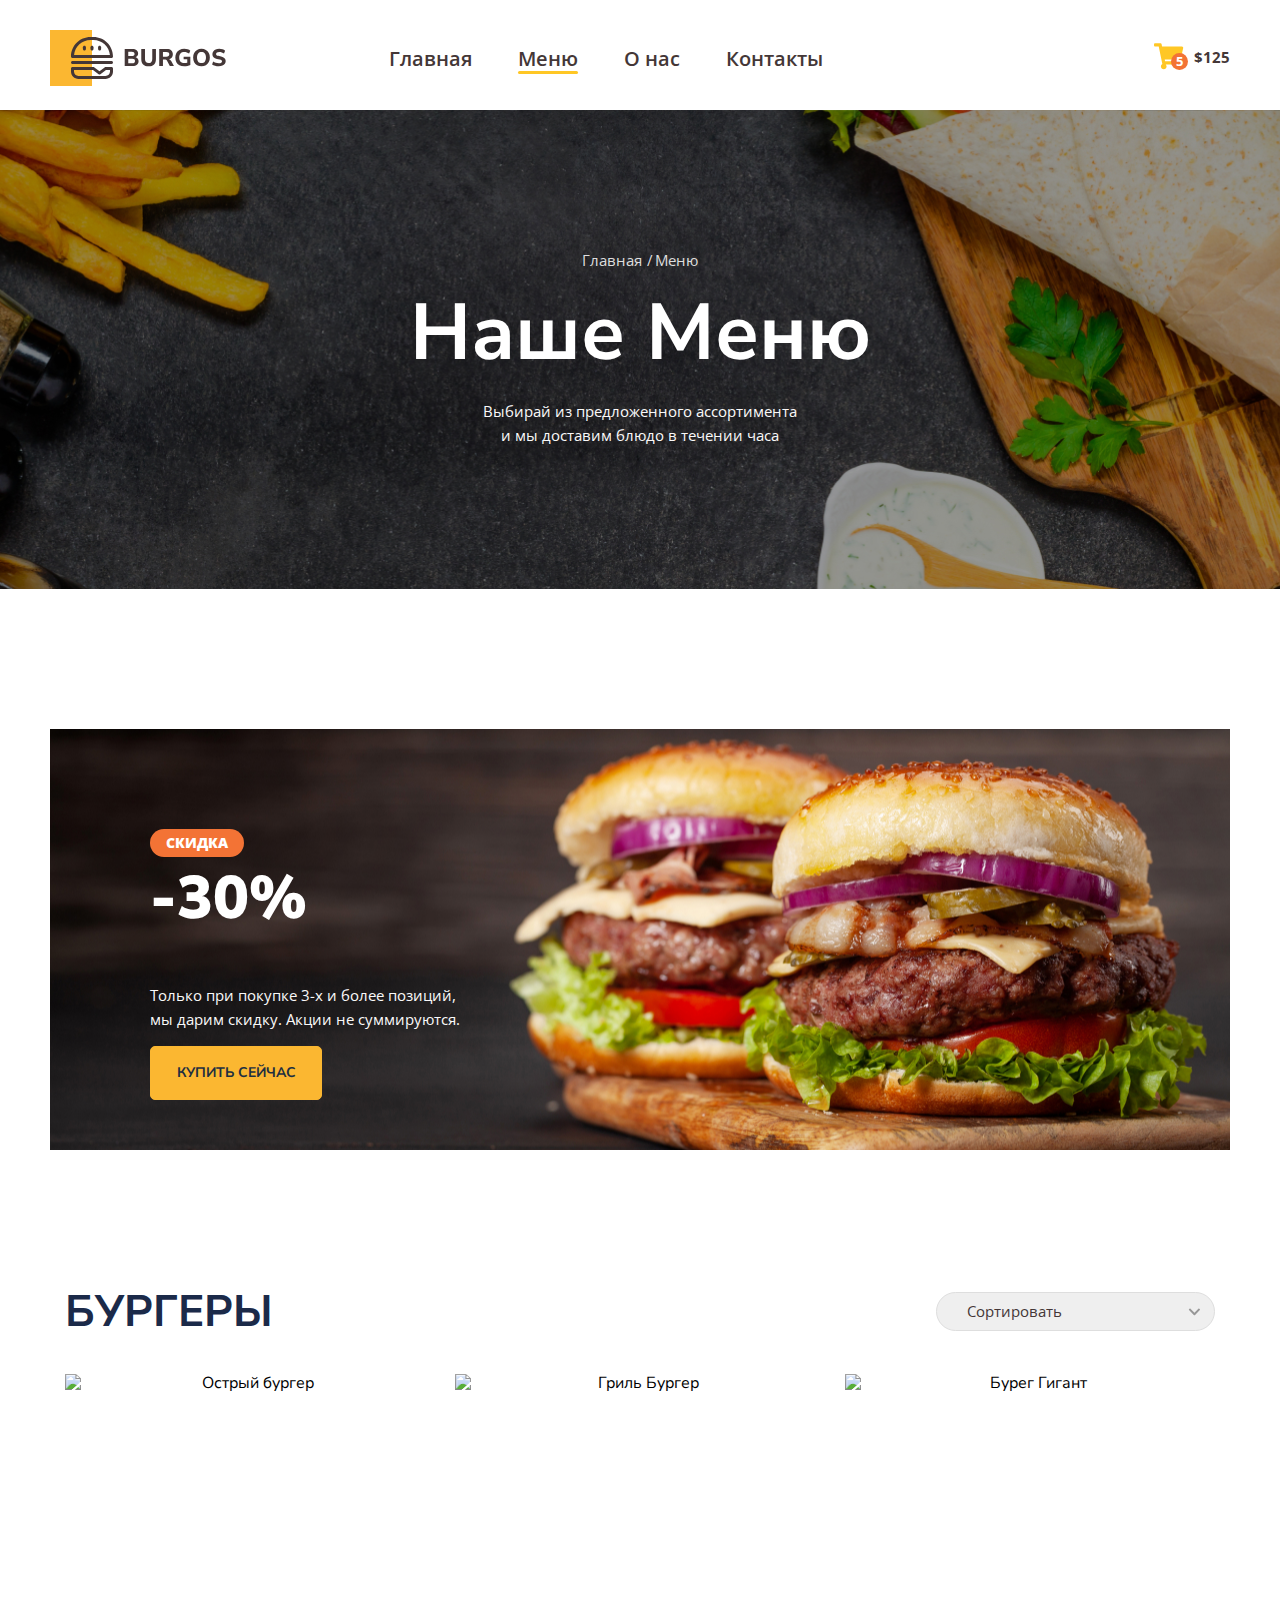
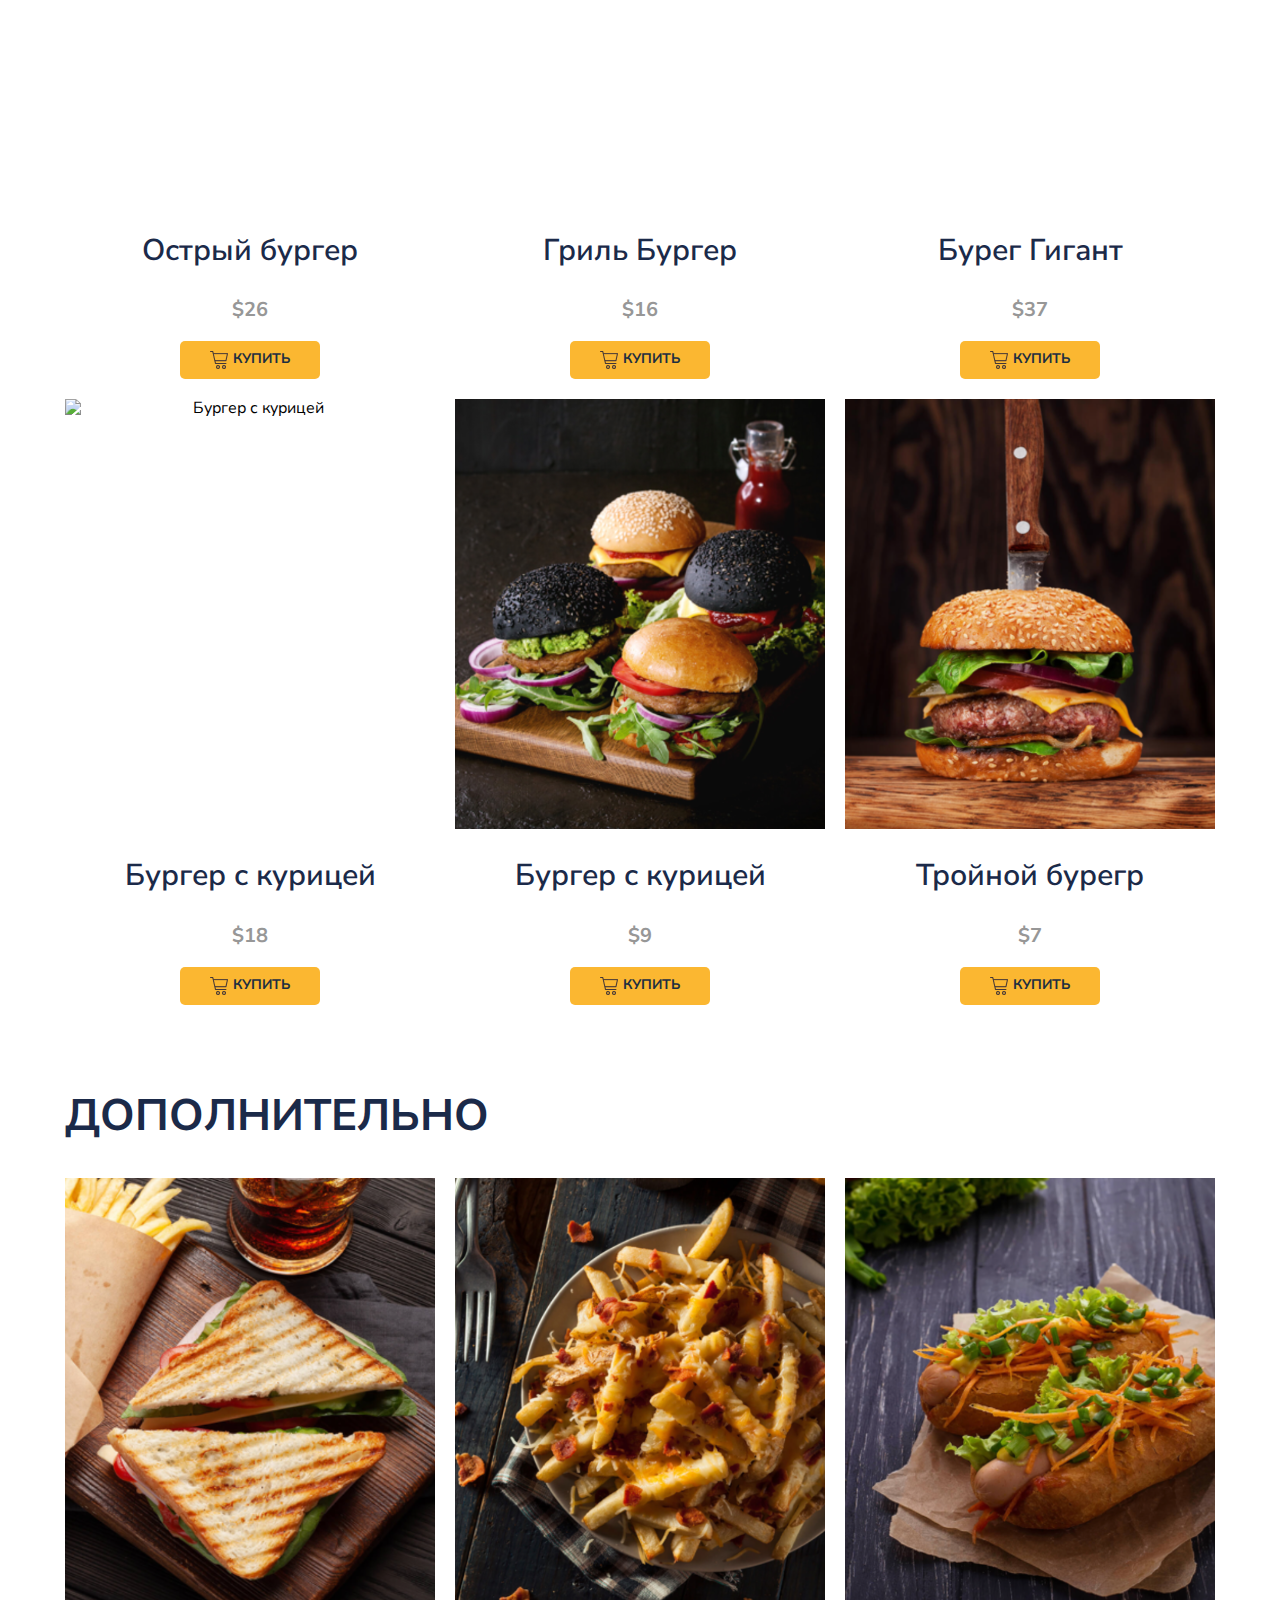
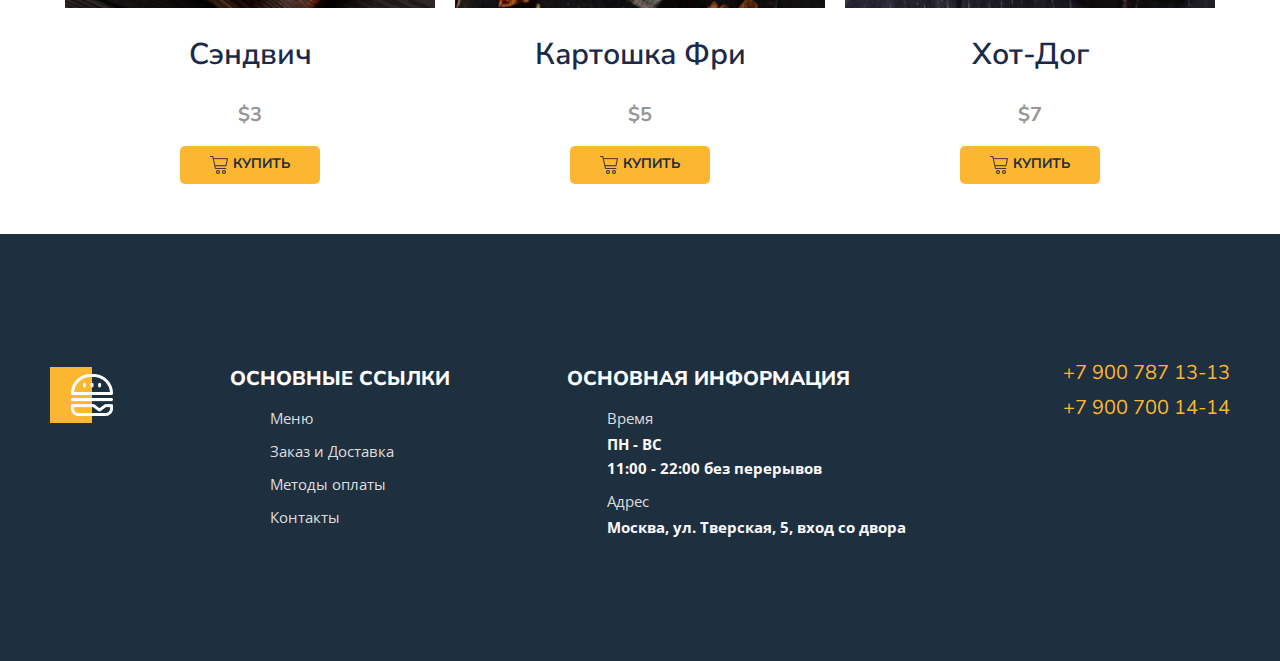
==== menu.html @ c7279009 "up" ====
<!DOCTYPE html>
<html lang="ru">
<head>
    <meta charset="UTF-8">
    <meta http-equiv="X-UA-Compatible" content="IE=edge">
    <meta name="viewport" content="width=device-width, initial-scale=1.0">
    <link rel="preconnect" href="https://fonts.googleapis.com">
    <link rel="preconnect" href="https://fonts.gstatic.com" crossorigin>
    <link href="https://fonts.googleapis.com/css2?family=Nunito+Sans:wght@600;700;800;900&family=Open+Sans:wght@400;600;700&display=swap" rel="stylesheet">
    <link rel="stylesheet" href="css/normalize.css">
    <link rel="stylesheet" href="css/main.css">
    <title>Burger</title>
</head>
<body>
    <header id="headerTop">
        <div class="container">
            <div class="header">
                <div class="header__item">
                    <a href="index.html" class="header__logo"></a>
                    <nav>
                        <ul class="header__nav">
                            <li><a href="index.html">Главная</a></li>
                            <li><a href="#" class="active">Меню</a></li>
                            <li><a href="#">О нас</a></li>
                            <li><a href="#">Контакты</a></li>
                        </ul>                    
                    </nav>
                </div>
                <button type="button" class="button">
                    <span class="button__item">
                        <img src="img/cart.svg" alt="Корзина">
                        <span class="button__count">5</span>
                    </span>
                    <span class="button__text">$125</span>
                </button>
            </div>
        </div>
    </header>
    <div class="hero">
        <div class="container">
            <ul class="breadcrumbs" >
                <li><a href="index.html">Главная</a></li>
                <li><a href="#">Меню</a></li>
            </ul>
            <h1 class="title">Наше Меню</h1>
            <p class="description">Выбирай из предложенного ассортимента и&nbspмы доставим блюдо в течении часа</p>
        </div>
    </div>
    <main>
        <div class="container">
            <div class="banner__box">
                <h2 class="banner__box__title">
                    <span>скидка</span>-30%
                </h2>
                <p>Только при покупке 3-х и более позиций,<br>мы дарим скидку. Акции не суммируются.</p>
                <a class="banner__link" href="#menuBurger">купить сейчас</a>
            </div>
            <section class="menu" id="menuBurger" >
                <div class="container">
                    <div class="menu__header">
                        <h2 class="menu__title">Бургеры</h2>
                        <select class="menu__select">
                            <option value="">Сортировать</option>
                            <option value="up">По возрастанию</option>
                            <option value="down">По убыванию</option>                        
                        </select>
                    </div>                
                    <div class="menu__grid">
                        <div class="menu__grid__item">
                            <div class="menu__grid__cover">
                                <img src="img/main/menu/hot__burger.svg" alt="Острый бургер">
                            </div>
                            <h3 class="menu__grid__title">Острый бургер</h3>
                            <p class="menu__grid__price">$26</p>
                            <button type="button" class="menu__grid__btn">
                                <span class="menu__grid__icon"></span>
                                <span class="menu__grid__text">купить</span>
                            </button>
                        </div>
                        <div class="menu__grid__item">
                            <div class="menu__grid__cover">
                                <img src="img/main/menu/gril__burger.svg" alt="Гриль Бургер">
                            </div>
                            <h3 class="menu__grid__title">Гриль Бургер</h3>
                            <p class="menu__grid__price">$16</p>
                            <button type="button" class="menu__grid__btn">
                                <span class="menu__grid__icon"></span>
                                <span class="menu__grid__text">купить</span>
                            </button>
                        </div>
                        <div class="menu__grid__item">
                            <div class="menu__grid__cover">
                                <img src="img/main/menu/gigant__burger.svg" alt="Бурег Гигант">
                            </div>
                            <h3 class="menu__grid__title">Бурег Гигант</h3>
                            <p class="menu__grid__price">$37</p>
                            <button type="button" class="menu__grid__btn">
                                <span class="menu__grid__icon"></span>
                                <span class="menu__grid__text">купить</span>
                            </button>                                                
                        </div>                    
                        <div class="menu__grid__item">
                            <div class="menu__grid__cover">
                                <img src="img/main/menu/chicken__burger.svg" alt="Бургер с курицей">
                            </div>
                            <h3 class="menu__grid__title">Бургер с курицей</h3>
                            <p class="menu__grid__price">$18</p>
                            <button type="button" class="menu__grid__btn">
                                <span class="menu__grid__icon"></span>
                                <span class="menu__grid__text">купить</span>
                            </button>
                        </div>
                        <div class="menu__grid__item">
                            <div class="menu__grid__cover">
                                <img src="img/main/menu/chicken__burger__01.svg" alt="Бургер с курицей">
                            </div>
                            <h3 class="menu__grid__title">Бургер с курицей</h3>
                            <p class="menu__grid__price">$9</p>
                            <button type="button" class="menu__grid__btn">
                                <span class="menu__grid__icon"></span>
                                <span class="menu__grid__text">купить</span>
                            </button>
                        </div>
                        <div class="menu__grid__item">
                            <div class="menu__grid__cover">
                                <img src="img/main/menu/triple__burger.svg" alt="Тройной бурегр">
                            </div>
                            <h3 class="menu__grid__title">Тройной бурегр</h3>
                            <p class="menu__grid__price">$7</p>
                            <button type="button" class="menu__grid__btn">
                                <span class="menu__grid__icon"></span>
                                <span class="menu__grid__text">купить</span>
                            </button>                                                
                        </div>                    
                    </div>
                </div>
            </section>
            <section class="additionally">
                <div class="container">
                    <div class="menu__header">
                        <h2 class="menu__title">Дополнительно</h2>                        
                    </div>
                    <div class="menu__grid">
                        <div class="menu__grid__item">
                            <div class="menu__grid__cover">
                                <img src="img/main/menu/sendvich.svg" alt="Сэндвич">
                            </div>
                            <h3 class="menu__grid__title">Сэндвич</h3>
                            <p class="menu__grid__price">$3</p>
                            <button type="button" class="menu__grid__btn">
                                <span class="menu__grid__icon"></span>
                                <span class="menu__grid__text">купить</span>
                            </button>
                        </div>
                        <div class="menu__grid__item">
                            <div class="menu__grid__cover">
                                <img src="img/main/menu/free.svg" alt="Картошка Фри">
                            </div>
                            <h3 class="menu__grid__title">Картошка Фри</h3>
                            <p class="menu__grid__price">$5</p>
                            <button type="button" class="menu__grid__btn">
                                <span class="menu__grid__icon"></span>
                                <span class="menu__grid__text">купить</span>
                            </button>
                        </div>
                        <div class="menu__grid__item">
                            <div class="menu__grid__cover">
                                <img src="img/main/menu/hot-dog.svg" alt="Бургер Гигант">
                            </div>
                            <h3 class="menu__grid__title">Хот-Дог</h3>
                            <p class="menu__grid__price">$7</p>
                            <button type="button" class="menu__grid__btn">
                                <span class="menu__grid__icon"></span>
                                <span class="menu__grid__text">купить</span>
                            </button>
                        </div>                        
                    </div>
                </div>
            </section>            
        </div>
    </main>
    <footer>
        <div class="container footer">
            <div class="item">
                <img class="logo" src="img/footer/icon__footer.png" alt="icon">
            </div>
            <div class="item">
                <h2>основные ссылки</h2>
                <ul class="footer__list">
                    <li><a href="menu.html">Меню</a></li>
                    <li><a href="#">Заказ и Доставка</a></li>
                    <li><a href="#">Методы оплаты</a></li>
                    <li><a href="#">Контакты</a></li>
                </ul>
                <ul class="footer__list__tel">
                    <li>
                        <a href="tel:+79007871313">+7 900 787 13-13</a>
                    </li>
                    <li>
                        <a href="tel:+79007001414">+7 900 700 14-14</a>
                    </li>
                </ul>
            </div>
            <div class="item">
                <h2>основная информация</h2>
                <ul>
                    <li>
                        <span>Время</span>
                        ПН - ВС <br>
                        11:00 - 22:00 без перерывов
                    </li>
                    <li>
                        <span>Адрес</span>
                        Москва, ул. Тверская, 5, вход со двора
                    </li>
                </ul>
            </div>
            <div class="tel">
                <ul class="footer__list__tel">
                    <li>
                        <a href="tel:+79007871313">+7 900 787 13-13</a>
                    </li>
                    <li>
                        <a href="tel:+79007001414">+7 900 700 14-14</a>
                    </li>
                </ul>
            </div>       
        </div>
    </footer>
        <a href="#headerTop" class="button__up hidden" id="btnUp">Наверх</a>
    <script>
        // Smooth Scroll
        const links = document.querySelectorAll(".banner__link");
        for (const link of links) {
            link.addEventListener("click", clickHandler);
        }
        function clickHandler(e) {
        e.preventDefault();
        const href = this.getAttribute("href");
        document.querySelector(href).scrollIntoView({behavior: "smooth"});
        }

        // Button Up
        window.onscroll = function(){scrollFunction()};
        const upbuttons = document.querySelectorAll(".button__up");
        for (const upbutton of upbuttons) {
            upbutton.addEventListener("click", clickHandler);
        }
        function clickHandler(e) {
        e.preventDefault();
        const href = this.getAttribute("href");
        document.querySelector(href).scrollIntoView({
            behavior: "smooth"
        });
        }
        function scrollFunction(){
            if ( document.body.scrollTop > 1000 || document.documentElement.scrollTop > 1000){
                document.getElementById('btnUp').className = 'button__up visible';
            } else {
                document.getElementById('btnUp').className = 'button__up hidden';
            }
        }
    </script>    
</body>
</html>
---- css/main.css ----
body {
    font-family: 'Nunito Sans', sans-serif;    
}

/* ==========header========== */

header {
    border-bottom: 1px solid #DEDEDE;
    margin-bottom: -7px;
}

.header {
    font-family: 'Open Sans', sans-serif;
    display: flex;
    justify-content: space-between;
    align-items: center;
    padding: 26px 0;
}

.header__item {
    display: flex;
    align-items: center;
    justify-content: space-between;
    flex-basis: 74%;
}

.container {
    max-width: 1180px;
    margin: 0 auto;
    padding-left: 15px;
    padding-right: 15px;
}

.header__logo {
    display: block;
    background-image: url('../img/logo.svg');
    width: 176px;
    height: 56px;
    background-repeat: no-repeat;
    background-size: cover;
}

.header__nav {
    display: flex;
    list-style-type: none;
    padding-left: 0;
    gap: 46px;
    align-items: center;
    padding-right: 100px;
    padding-top: 5px;   
}

.header__nav a {
    color: #443737;
    text-decoration: none;
    font-family: 'Open Sans';
    font-weight: 600;
    font-size: 20px;
    line-height: 24px;
}

.header__nav a:hover{
    color: #FFC725;
    transition: 0.3s all;    
}

.header__nav a::after {
    content: '';    
    width: 100%;
    height: 3px;
    border-radius: 1.5px;
    background: transparent;
    display: block;
}

.header__nav a.active::after {
    background: #FFC725;    
}

.button {
    display: flex;
    align-items: center;
    background-color: transparent;
    border: none;
    padding: 0;
    gap: 10px;
    cursor: pointer;
}

.button__item {
    position: relative;
}

.button__count {
    font-weight: 700;
    color: #fff;
    font-size: 13px;
    background: #F37335;    
    border-radius: 100%;
    position: absolute;
    width: 17px;
    height: 17px;
    text-align: center;
    line-height: 1.3;
    bottom: 3px;
    right: -4px;
}

.button__text {
    color: #443737;
    font-family: 'Open Sans';
    font-weight: 700;
    font-size: 15px;    
}

/* ==========hero========== */
.hero {
    text-align: center;
    background-image: url('../img/hero/bg.jpg');
    background-size: cover;
    background-position: center center;
    padding: 142px 0;
    text-align: center;
    color: #fff;
    margin-bottom: 140px;
}

.breadcrumbs {
    padding-left: 0;
    margin-top: 0;
    list-style-type: none;
    display: flex;
    justify-content: center;
    gap: 7px;
}

.breadcrumbs a {
    color: #DEDEDE;
    text-decoration: none;
    font-size: 15px;
    font-family: 'Open Sans', serif;    
}

.breadcrumbs a:hover {
    color: #FFC725;    
}

.breadcrumbs a::before {
    content: '/';
    position: relative;
    left: -2px;
    pointer-events: none;
}

.breadcrumbs a:hover::before {
    color: #DEDEDE;    
}

.breadcrumbs li:first-child a::before {
    display: none;
}

.title {
    font-weight: 700;
    font-size: 79px;
    margin-top: 18px;
    margin-bottom: 20px;
}

.description {
    font-family: 'Open Sans', sans-serif;
    font-size: 15px;
    line-height: 1.6;
    color: #FAF9F9;
    width: 319px;
    margin: 0 auto;
}

/* ==========main========== */

.banner__box {
    background-image: url('/img/main/burger__box__bg.jpg');
    background-repeat: no-repeat;
    background-position: center center;
    background-size: cover;
    color: #fff;
    padding: 50px 100px;
    margin-bottom: 80px;
}

.banner__box__title {
    font-weight: 900;
    font-size: 60px;
    text-transform: uppercase;    
}

.banner__box__title span {
    display: block;
    width: 84px;
    text-align: center;
    font-family: 'Open Sans';
    font-size: 14px;
    background: #F37335;
    border-radius: 14px;
    padding: 6px 5px;
    margin-bottom: 7px;
}

.banner__box p {
    font-family: 'Open Sans';
    font-weight: 400;
    font-size: 15px;
    line-height: 24px;
    color: #FAF9F9;
    width: 353px;
    margin-top: 0;
}

.banner__link {
    font-weight: 700;
    font-size: 14px;
    text-decoration: none;
    text-align: center;
    text-transform: uppercase;
    color: #1E2F40;
    background: #FBB731;
    border-radius: 5px;
    padding: 18px 0px;
    display: block;
    width: 170px;
    border: 1px solid #FBB731;
    transition: .3s;
}

.banner__link:hover {
    background-color: transparent;
    color: #FBB731;    
}

.menu {
    padding-top: 20px;
}

.menu__header {
    display: flex;
    align-items: center;
    justify-content: space-between;
}

.menu__title {
    font-weight: 700;
    font-size: 44px;
    text-transform: uppercase;
    color: #1B2A49;
}

.menu__select {
    font-family: 'Open Sans';    
    font-weight: 400;
    font-size: 15px;    
    color: #443737;    
    border-radius: 22px;
    padding: 10px 30px;
    border: 1px solid #DEDEDE;
    appearance: none;
    flex-basis: 279px;
    background-image: url(../img/main/arrow.svg);
    background-size: 12.79px 7.75px;
    background-repeat: no-repeat;
    background-position: 95% center;
    cursor: pointer;
}

.menu__grid {
    display: grid;
    grid-template-columns: repeat(3, 1fr);
    gap: 20px;    
    margin-bottom: 50px;
}

.menu__grid__cover {
    width: 100%;
    height: 430px;
    position: relative;
    overflow: hidden;
}

.menu__grid__cover img {
    position: absolute;
    left: 50%;
    top: 50%;
    transform: translate(-50%, -50%);
    object-fit: cover;
    width: 100%;
    height: 430px;
}

.menu__grid__item {
    text-align: center;
}
 
.menu__grid__title {
    color: #1B2A49;
    font-weight: 600;
    font-size: 30px;
    text-align: center;
}

.menu__grid__price {
    font-weight: 700;
    font-size: 20px;
    color: #979797;
    text-align: center;
}

.menu__grid__btn {
    background: #FBB731;
    border-radius: 5px;
    border: none;
    display: flex;
    justify-content: center;
    cursor: pointer;
    padding: 10px 30px;
    margin: 0 auto;
    gap: 5px;
    text-align: center;
    color: #979797;
}

.menu__grid__btn:hover {
    background-color: #F37335;
    transition: .4s;    
}
.menu__grid__icon {
    width: 18px;
    height: 18px;
    background-image: url('../img/main/menu/price__cart.png');
}

.menu__grid__text {    
    font-weight: 700;
    font-size: 14px;
    text-transform: uppercase;
    color: #1E2F40;
}

/* =========footer========== */

footer {
    background: #1E2F40;
    color: #fff;
    padding-top: 117px;
    padding-bottom: 106px;    
}
.footer {
    display: flex;
    justify-content: space-between;
}

.logo {
    width: 63px;
    height: 56px;
    padding-top: 16px;
}
.item {
    flex: 0 0 auto;
}
.item h2 {
    font-size: 20px;
    font-weight: 800;
    text-transform: uppercase;
    margin-bottom: 12px;
}
.item ul,
.tel ul {
    list-style-type: none;
}

.tel ul {
    margin: 10px 0;
}
.item li {
    margin-bottom: 9px;
    font-family: 'Open Sans', sans-serif;
    font-size: 15px;
    color: #FAF9F9;
    font-weight: 700;
    line-height: 24px;
}
.item a {
    color: #DEDEDE;
    text-decoration: none;
    font-weight: 400;
}

.item a:hover {
    color: #FBB731;
    transition: 0.3s all;
}

.item span {
    color: #DEDEDE;
    display: block;
    font-weight: 400;
    margin-bottom: 2px;
}
.footer__list__tel a {
    font-size: 20px;
    color: #FBB731;
    text-decoration: none;
}
.tel li {
    margin-bottom: 12px;
}

.tel a:hover {
    color:#fff;
    transition: 0.4s;
}

.menu__grid__text {
    color: #1E2F40;
    font-weight: 700;
    font-size: 14px;
    text-transform: uppercase;
}

.button__up {
    background-color: #FBB731;
    color: #1E2F40;
    font-weight: 700;
    font-size: 14px;
    text-decoration: none;
    padding: 5px 20px;
    position: fixed;
    bottom: 20px;
    right: 20px;
    border-radius: 5px;
    transition: 1s;
}

.button__up:hover {
    background-color: #F37335;
}

.button__up.hidden {
    opacity: 0;
}

.button__up.visible {
    opacity: 1;
}

/* STYLE INDEX */

.main {
    background: linear-gradient(180deg, #0C4C7B -100%, #1E2F40 100%);
}
.wrap {
    max-width: 1180px;
    margin: 0 auto;
    display: flex;
    justify-content: space-between;
}
.content {
    color: #FAF9F9;
    flex: 0 0 580px;
    padding-top: 170px;
    padding-bottom: 170px;
}

.content__title {
    font-size: 120px;
    font-weight: 800;
    text-transform: uppercase;
    line-height: 120px;
    margin-bottom: 0px;
    margin-top: 40px;
}
.content__title span {
    color: #FBB731;
    font-size: 30px;
    font-weight: 700;
    line-height: 38px;
    display: block;
    margin-bottom: 10px;
}
.content__text {
    font-family: 'Open Sans', sans-serif;
    font-size: 19px;
    line-height: 1.4;
    margin-bottom: 42px;
}
.content__link,
.promo a {
    color: #1E2F40;
    background-color: #FBB731;
    border-radius: 5px;
    text-decoration: none;
    padding: 20px 45px;
    display: inline-block;
    text-transform: uppercase;
    font-size: 14px;
    font-weight: 700;
}
.visual {
    flex-grow: 1;
    display: flex;
    justify-content: flex-end;
    position: relative;
}
.bg {
    width: 432px;
    height: 100%;
    background: linear-gradient(2.42deg, #F37335 -19.6%, #FBB731 100.79%, #FDC830 100.79%);
}
.main img {
    width: 829px;
    position: absolute;
    right: -168px;
}
.promo {
    padding-top: 186px;
    padding-bottom: 146px;
}
.promo-left,
.promo-right {
    flex: 0 0 49%;
    color: #fff;
    box-sizing: border-box;
    background-repeat: no-repeat;
    background-size: cover;
    background-position: center;
}
.promo-left {
    background-image: url(../img/index/promo-left.png);
    padding: 116px 50px;
}
.promo-right {
    background-image: url(../img/index/promo-right.png);
    padding: 102px 50px;
}

.promo-right a{
    margin-top: 20px;
}

.sale {
    font-size: 14px;
    font-weight: 900;
    background: #F37335;
    padding: 5px 19px;
    border-radius: 14px;
    display: inline-block;
    text-transform: uppercase;
    margin-bottom: 3px;
    margin-top: 0;
}
.cost {
    font-size: 60px;
    font-weight: 900;
    margin-bottom: 8px;
    margin-top: 0;
}
.promo-description {
    font-family: 'Open Sans', sans-serif;
    color: #FAF9F9;
    font-size: 15px;
    line-height: 24px;
    margin-bottom: 0;
}
.promo-left .promo-description {
    max-width: 392px;
}
.promo-right .description {
    max-width: 300px;
    margin-bottom: 20px;
}
.free {
    font-size: 44px;
    font-weight: 700;
    margin-bottom: 10px;
    margin-top: 0;
}

/* RESPONSIVE */

@media (min-width: 1001px) {
    .footer__list + .footer__list__tel {
        display: none;
    }
}

@media (max-width: 1000px) {
    .container {
        width: 738px;              
    }

    .header__logo {
        width: 150px;
        height: 48px;
        background-size: contain;
    }

    .header__item {
        flex-basis: 88%;
    }

    .header__nav {
        gap: 22px;
    }

    .hero {
        margin-bottom: 72px;        
    }

    .banner__box {
        background-position: -75px center;
        padding: 50px 40px;
        margin-bottom: 80px;
    }
    .menu__grid {
        grid-template-columns: repeat(2, 1fr);
        gap: 50px 15px;            
    }

    .tel {
        display: none;
    }

    .footer__list + .footer__list__tel {
        display: block;
    }

}
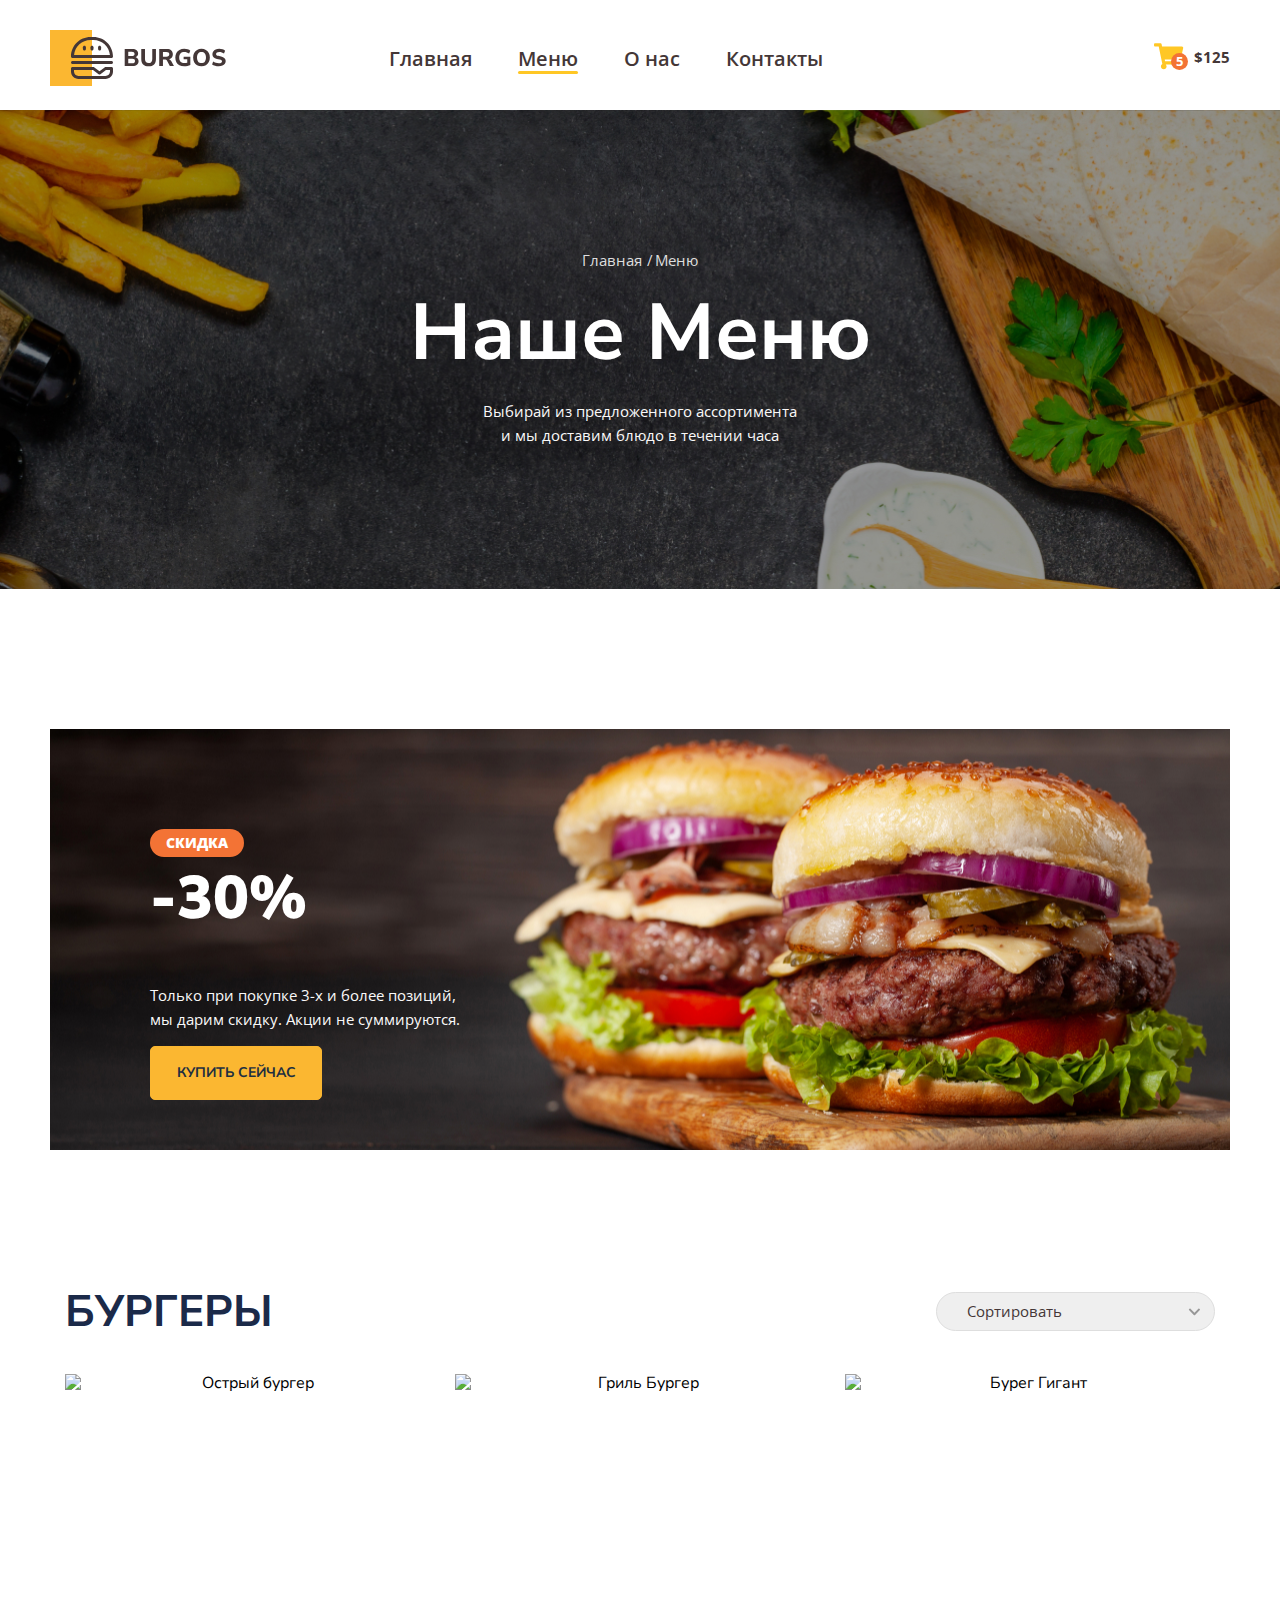
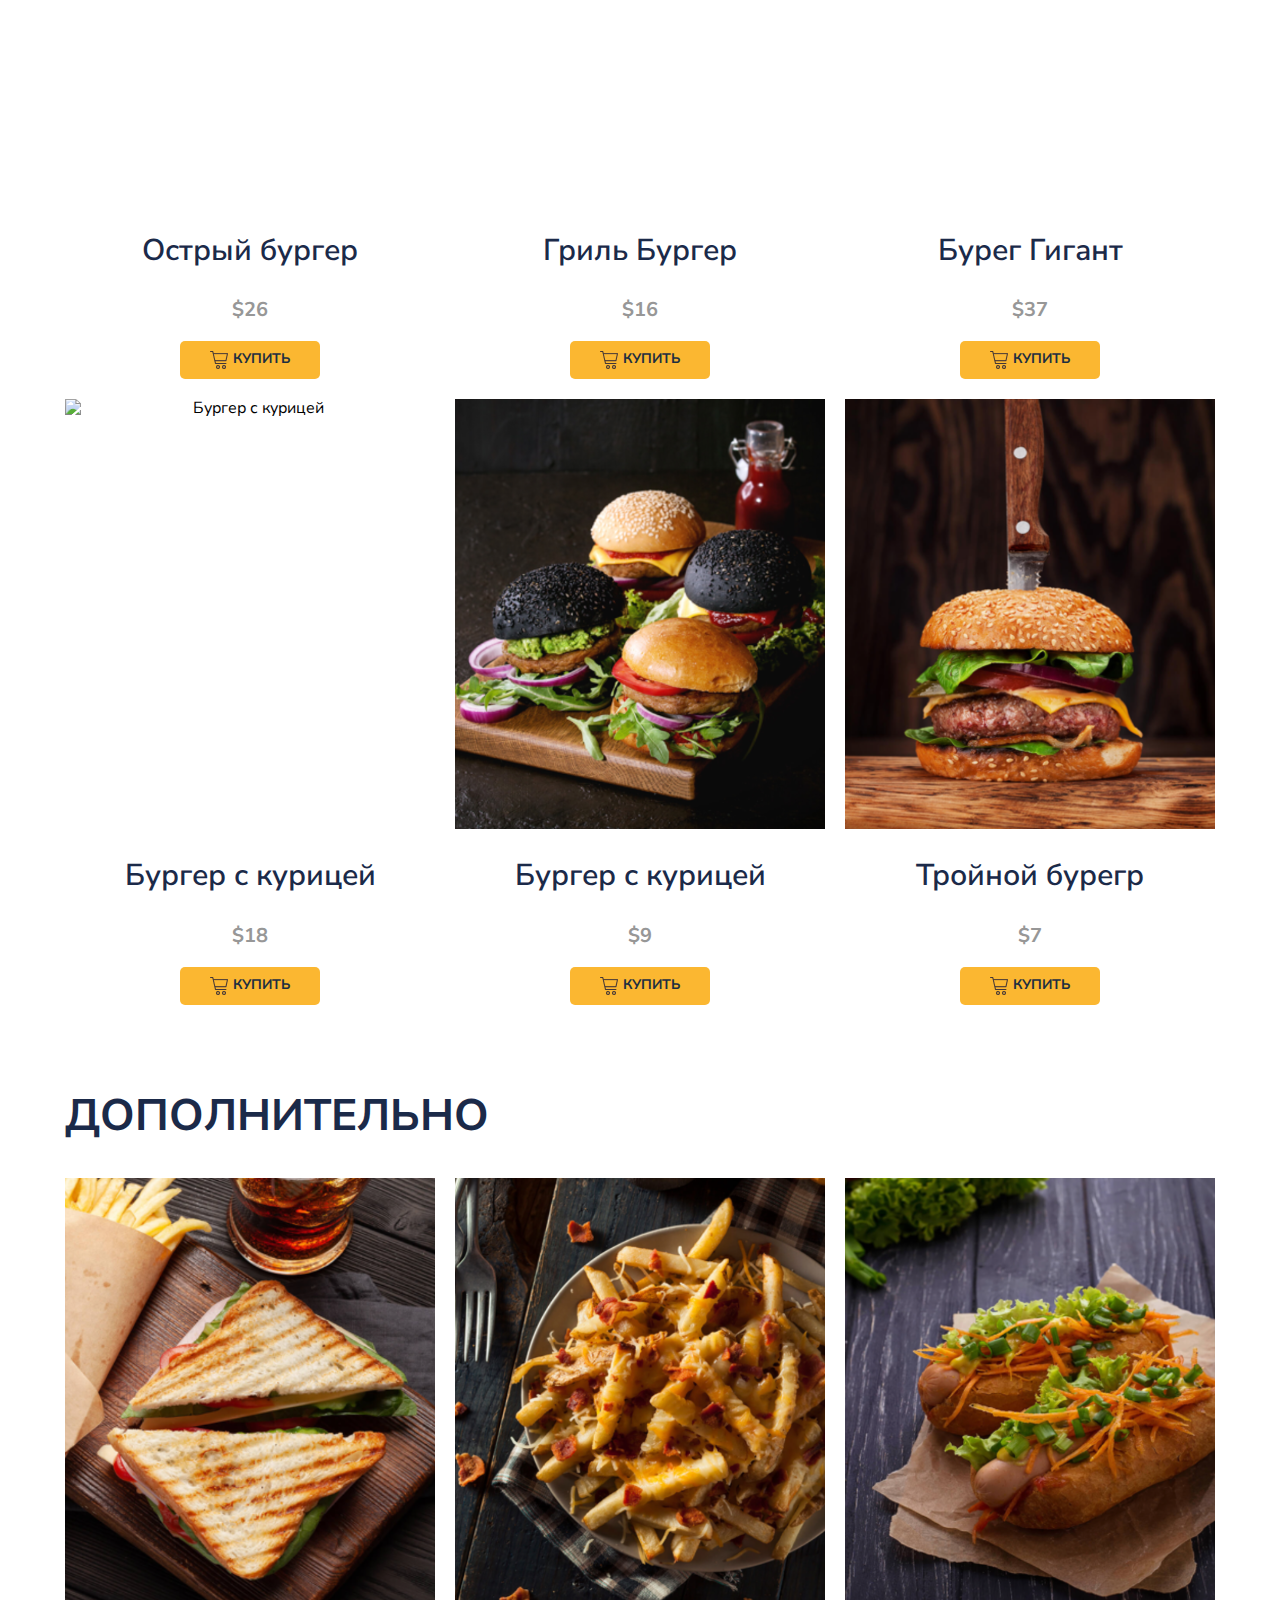
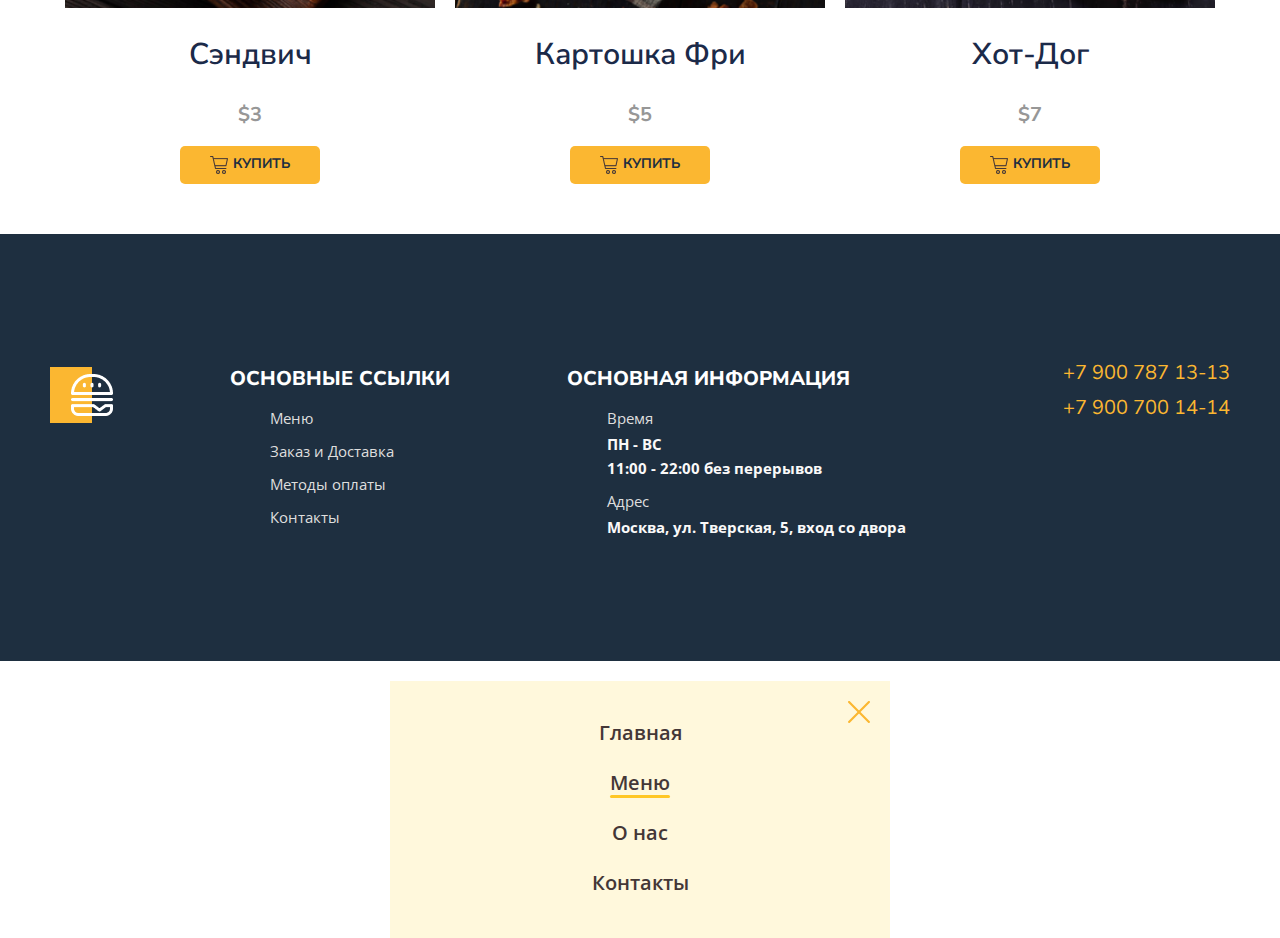
==== commit d84ef7a0: "update_20lesson" ====
--- a/menu.html
+++ b/menu.html
@@ -15,6 +15,9 @@
     <header id="headerTop">
         <div class="container">
             <div class="header">
+                <div class="header-burger">
+                    <button class="burger" onclick="openModal()" ></button>                
+                </div>
                 <div class="header__item">
                     <a href="index.html" class="header__logo"></a>
                     <nav>
@@ -135,7 +138,7 @@
                     </div>
                 </div>
             </section>
-            <section class="additionally">
+            <section class="additionally menu__other">
                 <div class="container">
                     <div class="menu__header">
                         <h2 class="menu__title">Дополнительно</h2>                        
@@ -228,6 +231,16 @@
         </div>
     </footer>
         <a href="#headerTop" class="button__up hidden" id="btnUp">Наверх</a>
+    <div class="modal" id="modal">
+        <ul class="header__nav">
+            <li><a href="index.html">Главная</a></li>
+            <li><a href="#" class="active">Меню</a></li>
+            <li><a href="#">О нас</a></li>
+            <li><a href="#">Контакты</a></li>
+        </ul>
+        <button class="burger-close" onclick="closeModal()"></button>  
+    </div>
+    
     <script>
         // Smooth Scroll
         const links = document.querySelectorAll(".banner__link");
@@ -260,6 +273,17 @@
                 document.getElementById('btnUp').className = 'button__up hidden';
             }
         }
+
+         // Menu
+
+        function openModal() {
+            document.getElementById("modal").style.top = "0px";
+        }
+
+        function closeModal() {
+            document.getElementById("modal").style.top = "-400px";
+        }
+
     </script>    
 </body>
 </html>--- a/css/main.css
+++ b/css/main.css
@@ -344,6 +344,7 @@
     color: #1E2F40;
 }
 
+
 /* =========footer========== */
 
 footer {
@@ -583,10 +584,65 @@
     margin-top: 0;
 }
 
+/* Modal */
+/* КНОПКА БУРГЕР */
+.burger {
+    width: 34px;
+    height: 22px;
+    background-image: url(../img/mobile/burger.svg);
+    background-color: transparent;
+    border: none;
+    cursor: pointer;
+    background-repeat: no-repeat;
+    background-size: contain;
+}
+
+.modal {
+    background-color: #FFF8DC;
+    max-width: 500px;
+    text-align: center;
+    position: absolute;
+    top: -400;
+    left: 0;
+    right: 0;
+    margin: 20px auto 0; 
+    padding: 40px 30px;
+    box-sizing: border-box;
+    transition: .5s;   
+}
+
+.modal .header__nav {
+    flex-direction: column;
+    align-items: center;
+    padding: 0;
+    gap: 23px;
+    margin: 0;    
+}
+
+.burger-close {
+    width: 22px;
+    height: 22px;
+    background-image: url(../img/mobile/close.svg);
+    background-color: transparent;
+    border: none;
+    background-size: contain;
+    background-repeat: no-repeat;
+    position: absolute;
+    right: 20px;
+    top: 20px;
+    cursor: pointer;
+}
+
 /* RESPONSIVE */
 
 @media (min-width: 1001px) {
     .footer__list + .footer__list__tel {
+        display: none;
+    }
+}
+
+@media (min-width:766px) {
+    .header-burger {
         display: none;
     }
 }
@@ -624,6 +680,27 @@
         gap: 50px 15px;            
     }
 
+    .menu__other {
+        overflow: hidden;
+        height: 785px;    
+    }
+    
+    .menu__other .menu__grid {
+        display: flex;
+        width: auto;
+        overflow-x: scroll;
+        overflow-y: hidden;
+        padding-bottom: 50px;
+    }
+
+    .menu__other .menu__grid__item {
+        flex: 0 0 281px;
+    }
+        
+    .menu__other .menu__grid__cover img {
+        height: 320px;        
+    }
+
     .tel {
         display: none;
     }
@@ -632,4 +709,30 @@
         display: block;
     }
 
-}+}
+
+@media (max-width:765px) {
+    nav {
+        display: none;
+    }
+
+    .header {
+        gap: 21px;
+    }
+}
+
+/* @media (max-width:567px) {
+    .title {
+        
+    }
+
+} */
+
+@media (max-width:360px) {
+    .header__logo {
+        width: 116px;
+        height: 37px;
+        background-size: contain;
+
+    }
+} 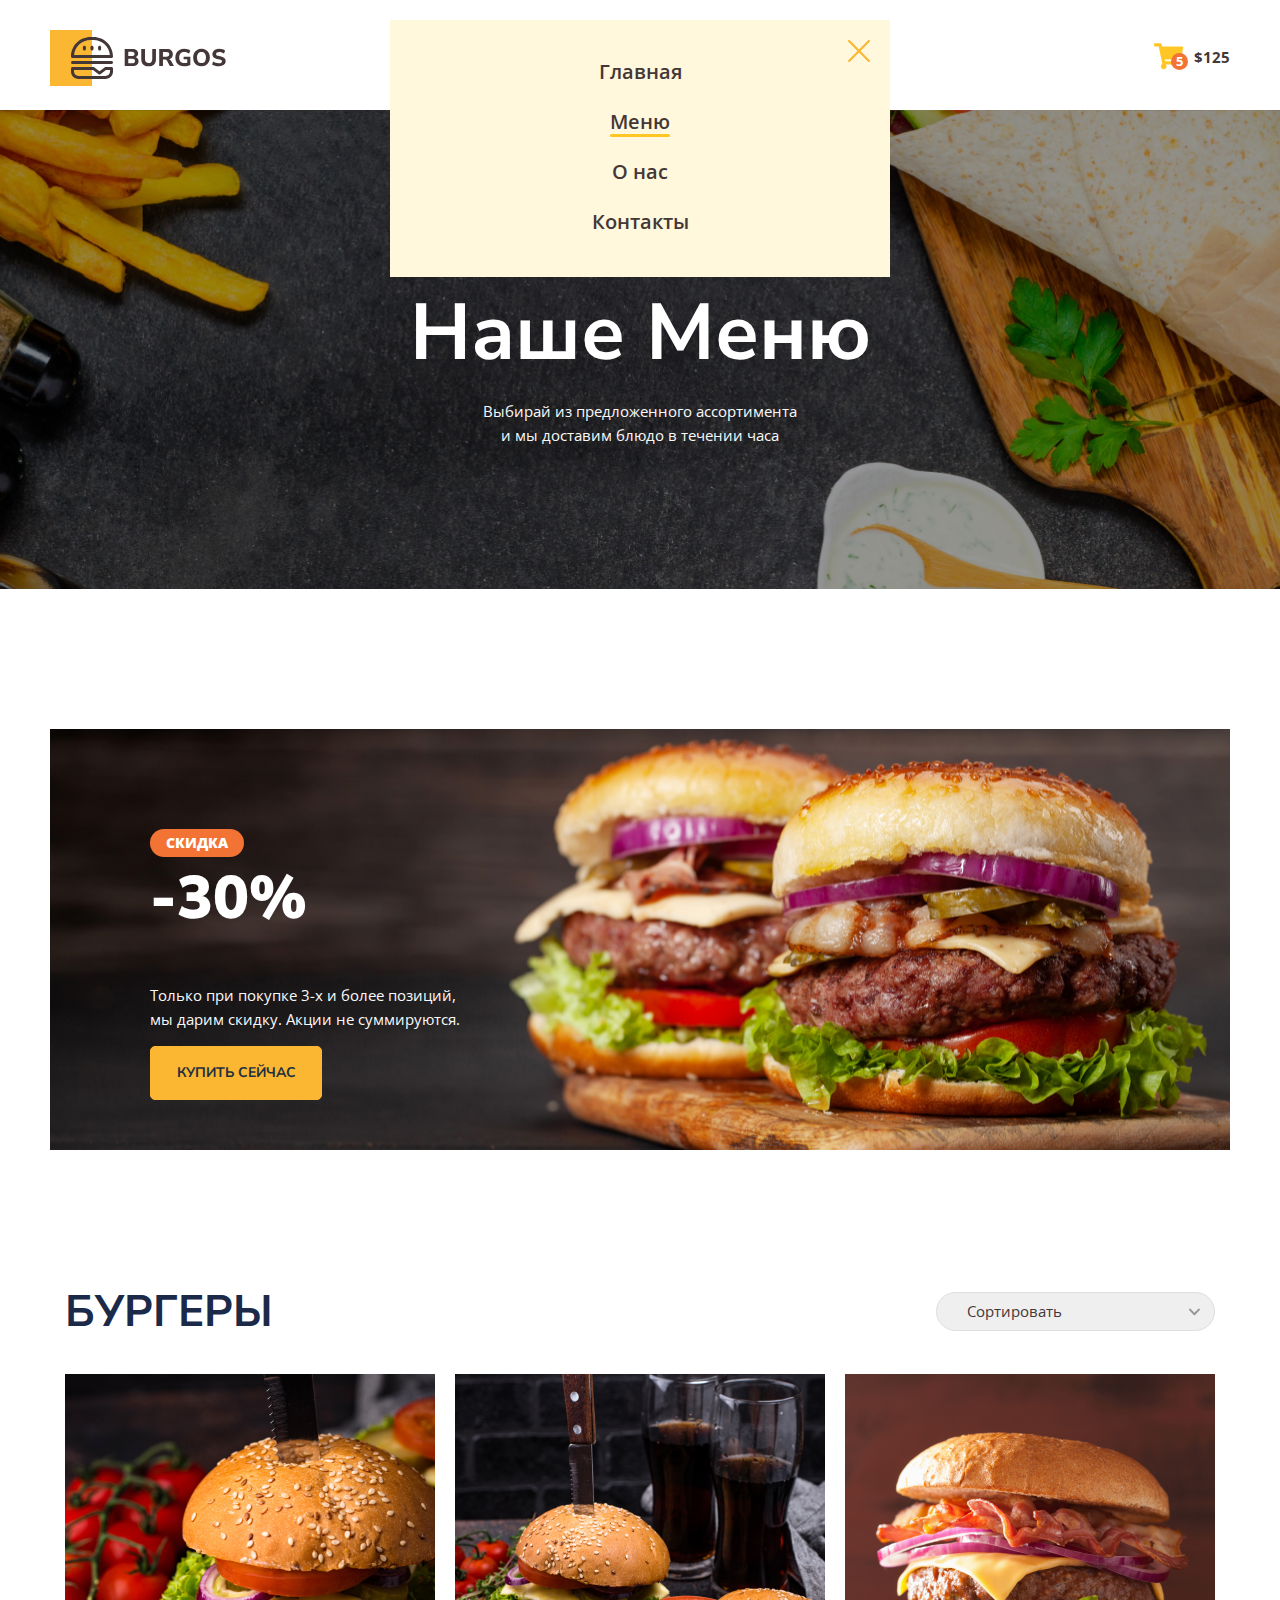
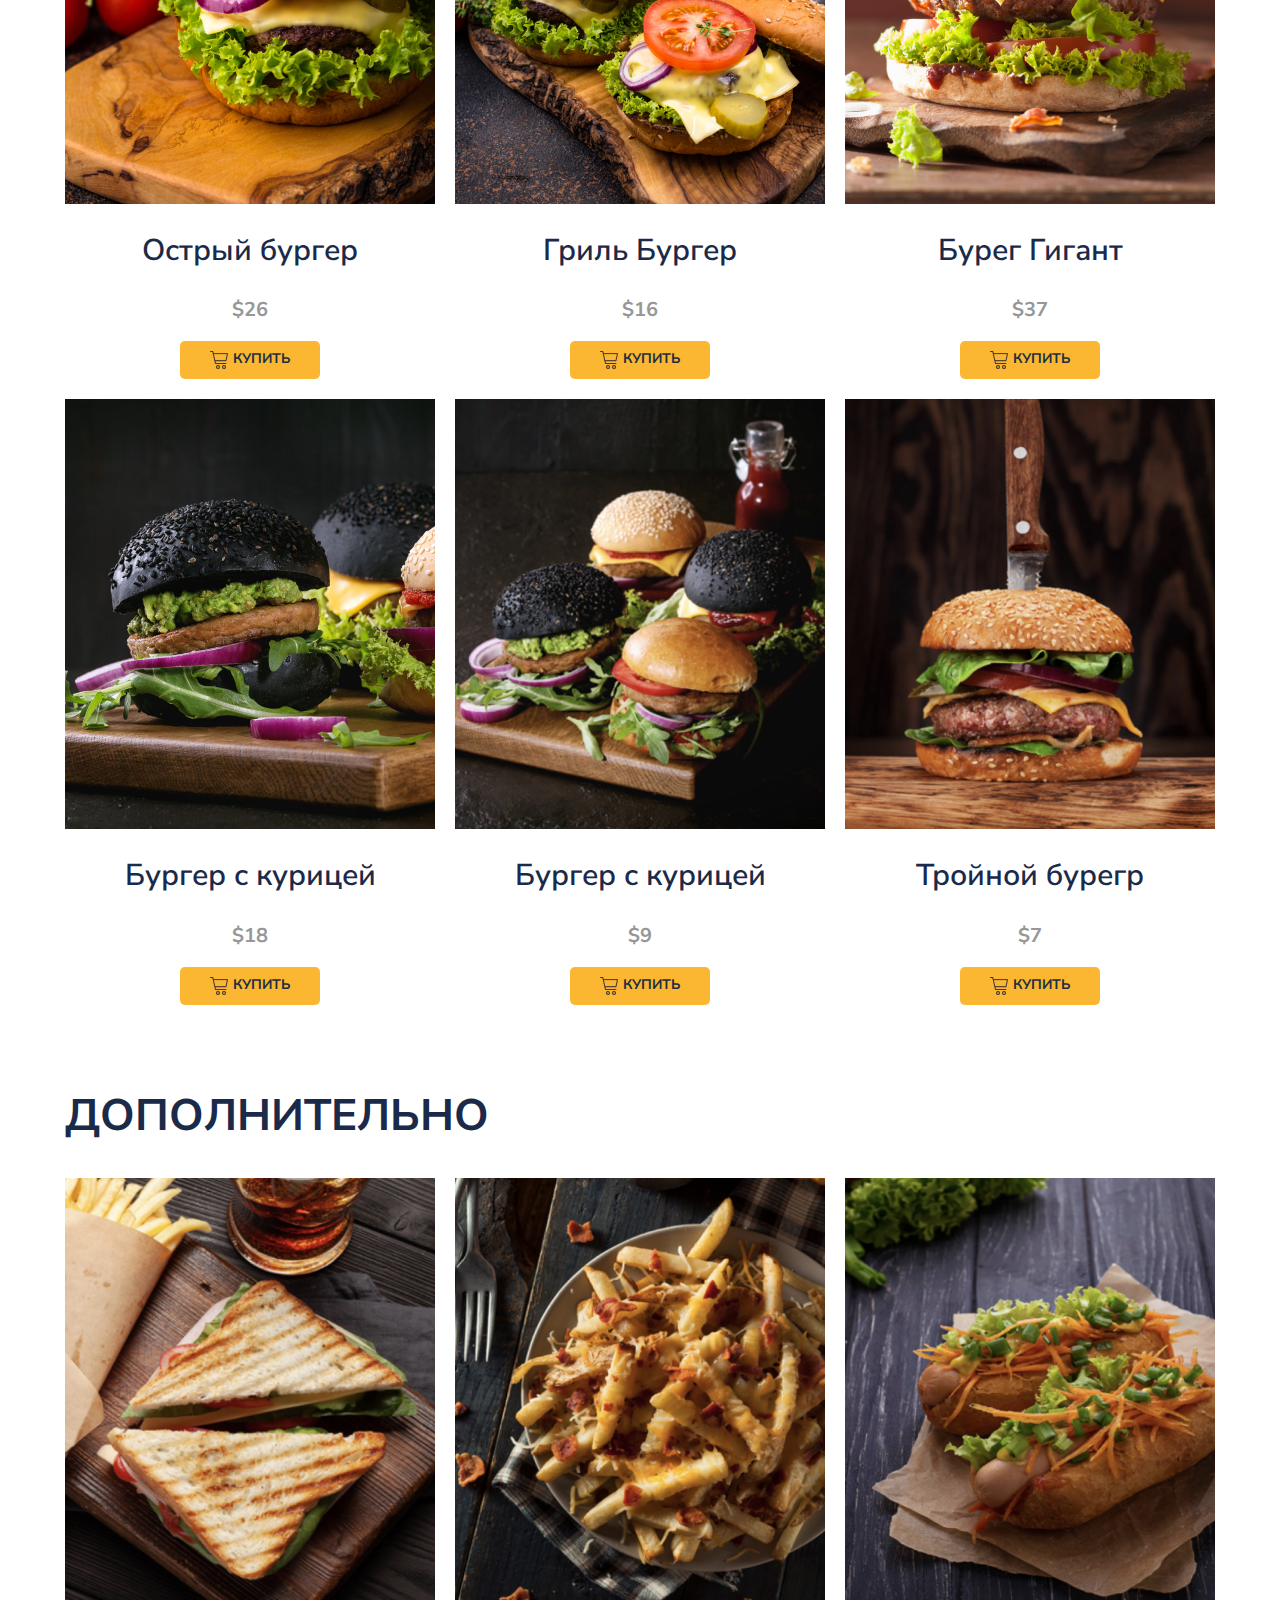
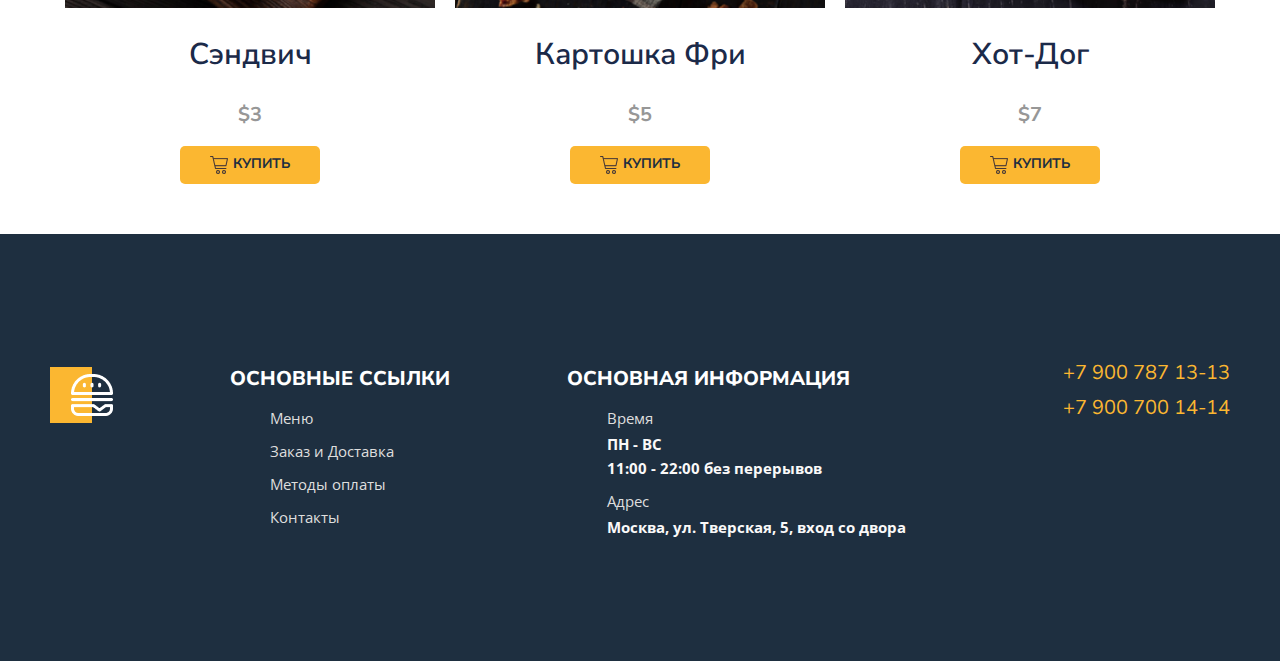
==== commit 77744929: "change images & add js" ====
--- a/menu.html
+++ b/menu.html
@@ -71,7 +71,7 @@
                     <div class="menu__grid">
                         <div class="menu__grid__item">
                             <div class="menu__grid__cover">
-                                <img src="img/main/menu/hot__burger.svg" alt="Острый бургер">
+                                <img src="img/main/menu/hot__burger.png" alt="Острый бургер">
                             </div>
                             <h3 class="menu__grid__title">Острый бургер</h3>
                             <p class="menu__grid__price">$26</p>
@@ -82,7 +82,7 @@
                         </div>
                         <div class="menu__grid__item">
                             <div class="menu__grid__cover">
-                                <img src="img/main/menu/gril__burger.svg" alt="Гриль Бургер">
+                                <img src="img/main/menu/gril__burger.png" alt="Гриль Бургер">
                             </div>
                             <h3 class="menu__grid__title">Гриль Бургер</h3>
                             <p class="menu__grid__price">$16</p>
@@ -93,7 +93,7 @@
                         </div>
                         <div class="menu__grid__item">
                             <div class="menu__grid__cover">
-                                <img src="img/main/menu/gigant__burger.svg" alt="Бурег Гигант">
+                                <img src="img/main/menu/gigant__burger.png" alt="Бурег Гигант">
                             </div>
                             <h3 class="menu__grid__title">Бурег Гигант</h3>
                             <p class="menu__grid__price">$37</p>
@@ -104,7 +104,7 @@
                         </div>                    
                         <div class="menu__grid__item">
                             <div class="menu__grid__cover">
-                                <img src="img/main/menu/chicken__burger.svg" alt="Бургер с курицей">
+                                <img src="img/main/menu/chicken__burger.png" alt="Бургер с курицей">
                             </div>
                             <h3 class="menu__grid__title">Бургер с курицей</h3>
                             <p class="menu__grid__price">$18</p>
@@ -115,7 +115,7 @@
                         </div>
                         <div class="menu__grid__item">
                             <div class="menu__grid__cover">
-                                <img src="img/main/menu/chicken__burger__01.svg" alt="Бургер с курицей">
+                                <img src="img/main/menu/chicken__burger__01.png" alt="Бургер с курицей">
                             </div>
                             <h3 class="menu__grid__title">Бургер с курицей</h3>
                             <p class="menu__grid__price">$9</p>
@@ -126,7 +126,7 @@
                         </div>
                         <div class="menu__grid__item">
                             <div class="menu__grid__cover">
-                                <img src="img/main/menu/triple__burger.svg" alt="Тройной бурегр">
+                                <img src="img/main/menu/triple__burger.png" alt="Тройной бурегр">
                             </div>
                             <h3 class="menu__grid__title">Тройной бурегр</h3>
                             <p class="menu__grid__price">$7</p>
@@ -146,7 +146,7 @@
                     <div class="menu__grid">
                         <div class="menu__grid__item">
                             <div class="menu__grid__cover">
-                                <img src="img/main/menu/sendvich.svg" alt="Сэндвич">
+                                <img src="img/main/menu/sendvich.png" alt="Сэндвич">
                             </div>
                             <h3 class="menu__grid__title">Сэндвич</h3>
                             <p class="menu__grid__price">$3</p>
@@ -157,7 +157,7 @@
                         </div>
                         <div class="menu__grid__item">
                             <div class="menu__grid__cover">
-                                <img src="img/main/menu/free.svg" alt="Картошка Фри">
+                                <img src="img/main/menu/free.png" alt="Картошка Фри">
                             </div>
                             <h3 class="menu__grid__title">Картошка Фри</h3>
                             <p class="menu__grid__price">$5</p>
@@ -168,7 +168,7 @@
                         </div>
                         <div class="menu__grid__item">
                             <div class="menu__grid__cover">
-                                <img src="img/main/menu/hot-dog.svg" alt="Бургер Гигант">
+                                <img src="img/main/menu/hot__dog.png" alt="Хот-Дог">
                             </div>
                             <h3 class="menu__grid__title">Хот-Дог</h3>
                             <p class="menu__grid__price">$7</p>
@@ -230,7 +230,7 @@
             </div>       
         </div>
     </footer>
-        <a href="#headerTop" class="button__up hidden" id="btnUp">Наверх</a>
+    <a href="#headerTop" class="button__up hidden" id="btnUp">Наверх</a>
     <div class="modal" id="modal">
         <ul class="header__nav">
             <li><a href="index.html">Главная</a></li>
@@ -240,50 +240,6 @@
         </ul>
         <button class="burger-close" onclick="closeModal()"></button>  
     </div>
-    
-    <script>
-        // Smooth Scroll
-        const links = document.querySelectorAll(".banner__link");
-        for (const link of links) {
-            link.addEventListener("click", clickHandler);
-        }
-        function clickHandler(e) {
-        e.preventDefault();
-        const href = this.getAttribute("href");
-        document.querySelector(href).scrollIntoView({behavior: "smooth"});
-        }
-
-        // Button Up
-        window.onscroll = function(){scrollFunction()};
-        const upbuttons = document.querySelectorAll(".button__up");
-        for (const upbutton of upbuttons) {
-            upbutton.addEventListener("click", clickHandler);
-        }
-        function clickHandler(e) {
-        e.preventDefault();
-        const href = this.getAttribute("href");
-        document.querySelector(href).scrollIntoView({
-            behavior: "smooth"
-        });
-        }
-        function scrollFunction(){
-            if ( document.body.scrollTop > 1000 || document.documentElement.scrollTop > 1000){
-                document.getElementById('btnUp').className = 'button__up visible';
-            } else {
-                document.getElementById('btnUp').className = 'button__up hidden';
-            }
-        }
-
-         // Menu
-
-        function openModal() {
-            document.getElementById("modal").style.top = "0px";
-        }
-
-        function closeModal() {
-            document.getElementById("modal").style.top = "-400px";
-        }
-
-    </script>    
+    <script src="script.js"></script>
 </body>
 </html>--- a/css/main.css
+++ b/css/main.css
@@ -602,13 +602,13 @@
     max-width: 500px;
     text-align: center;
     position: absolute;
-    top: -400;
+    top: 0;
     left: 0;
     right: 0;
     margin: 20px auto 0; 
     padding: 40px 30px;
     box-sizing: border-box;
-    transition: .5s;   
+    transition: .5s;       
 }
 
 .modal .header__nav {
@@ -701,6 +701,10 @@
         height: 320px;        
     }
 
+    .menu__grid__cover {
+        height: 320px;
+    }
+    
     .tel {
         display: none;
     }
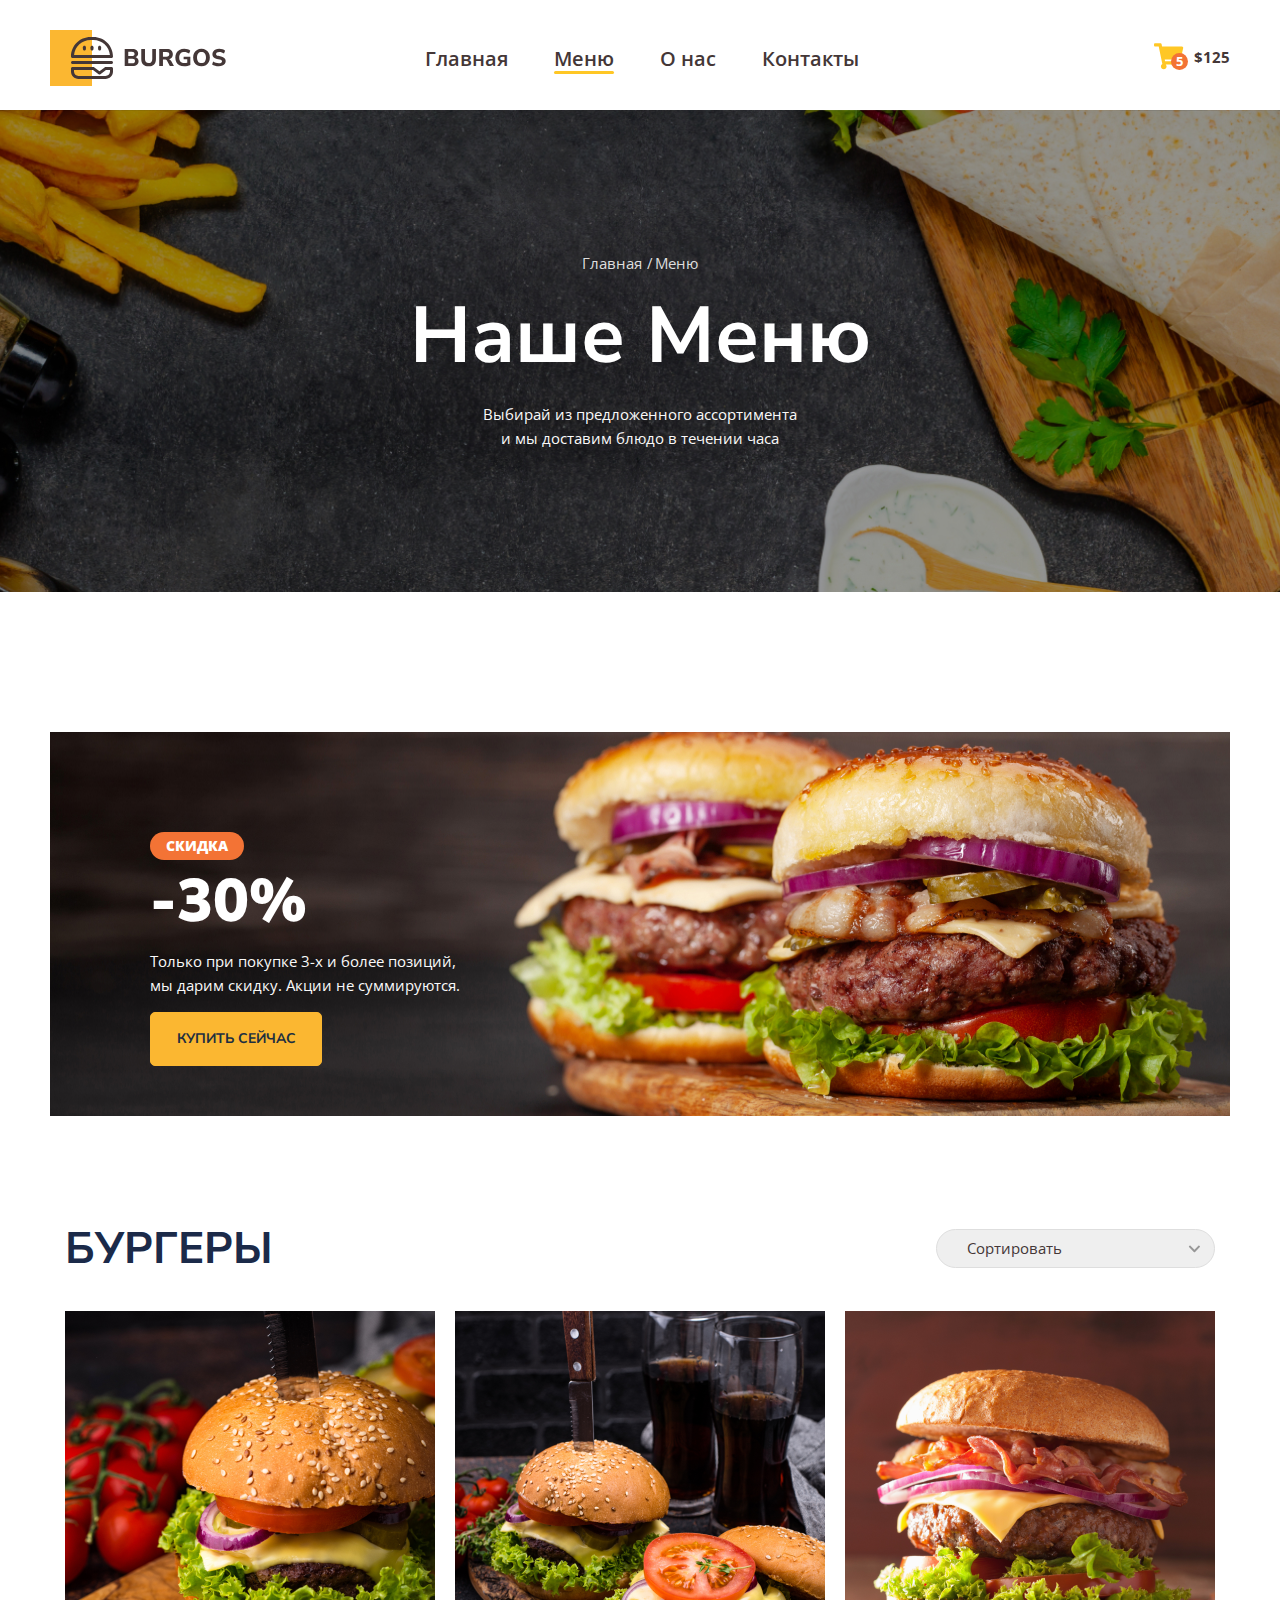
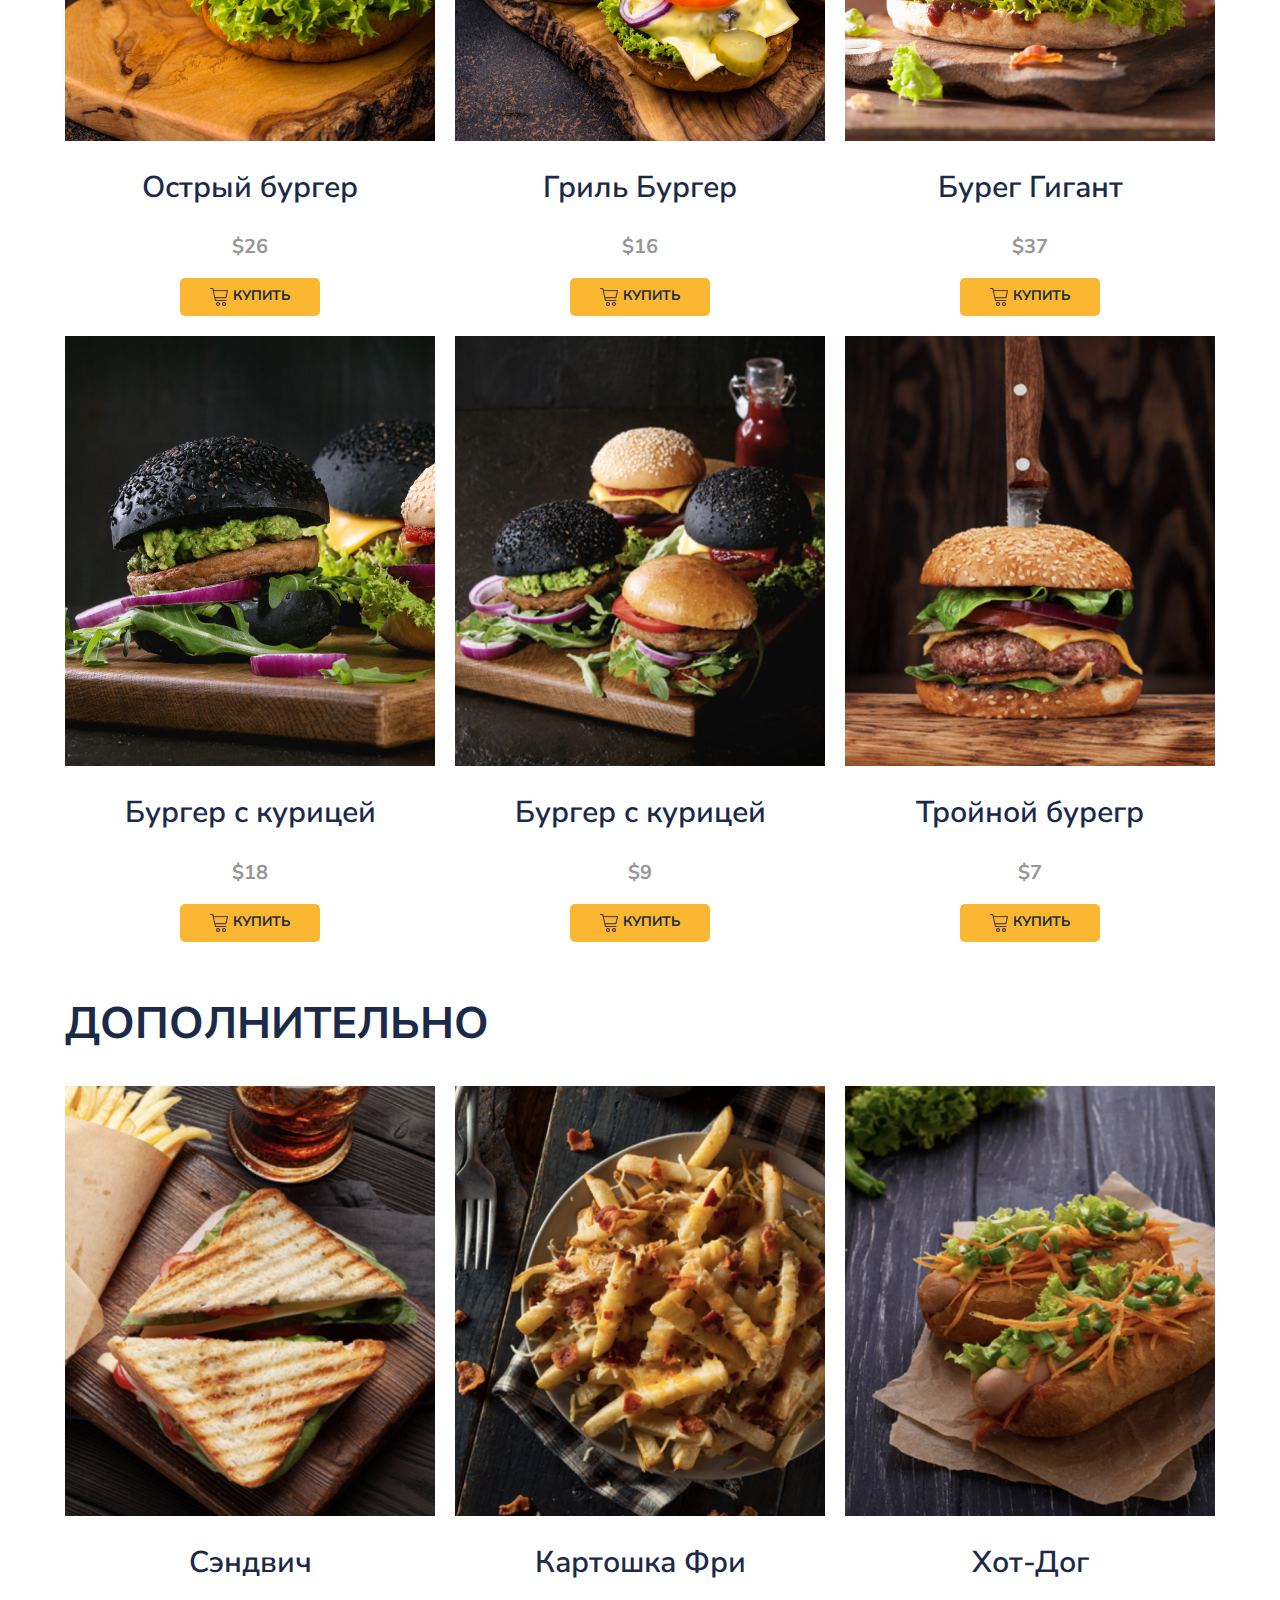
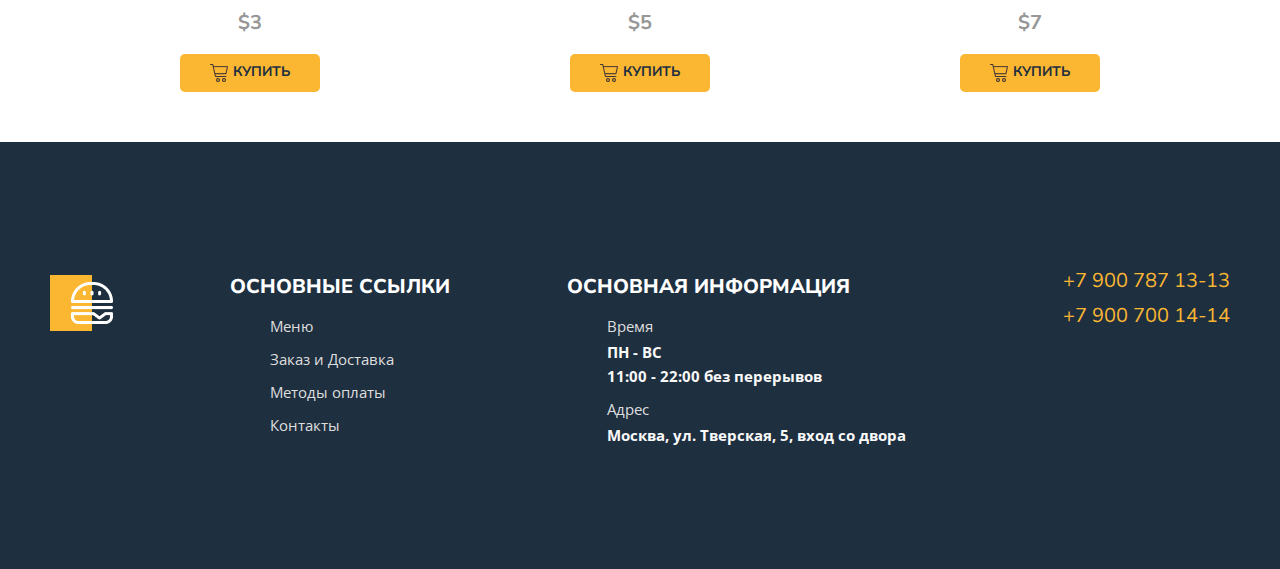
==== commit f9ad52a4: "update" ====
--- a/menu.html
+++ b/menu.html
@@ -9,6 +9,7 @@
     <link href="https://fonts.googleapis.com/css2?family=Nunito+Sans:wght@600;700;800;900&family=Open+Sans:wght@400;600;700&display=swap" rel="stylesheet">
     <link rel="stylesheet" href="css/normalize.css">
     <link rel="stylesheet" href="css/main.css">
+    <link rel="stylesheet" href="css/media.css">
     <title>Burger</title>
 </head>
 <body>
@@ -55,7 +56,8 @@
                 <h2 class="banner__box__title">
                     <span>скидка</span>-30%
                 </h2>
-                <p>Только при покупке 3-х и более позиций,<br>мы дарим скидку. Акции не суммируются.</p>
+                <p class="banner__box__p__m">Только при покупке 3-х и более <br> позиций,мы дарим скидку. <br>Акции не суммируются.</p>                
+                <p class="banner__box__p" >Только при покупке 3-х и более позиций,<br>мы дарим скидку. Акции не суммируются.</p>
                 <a class="banner__link" href="#menuBurger">купить сейчас</a>
             </div>
             <section class="menu" id="menuBurger" >
@@ -141,14 +143,14 @@
             <section class="additionally menu__other">
                 <div class="container">
                     <div class="menu__header">
-                        <h2 class="menu__title">Дополнительно</h2>                        
+                        <h2 class="menu__title menu__title__add">Дополнительно</h2>                        
                     </div>
                     <div class="menu__grid">
                         <div class="menu__grid__item">
                             <div class="menu__grid__cover">
                                 <img src="img/main/menu/sendvich.png" alt="Сэндвич">
                             </div>
-                            <h3 class="menu__grid__title">Сэндвич</h3>
+                            <h3 class="menu__grid__title mgt__add">Сэндвич</h3>
                             <p class="menu__grid__price">$3</p>
                             <button type="button" class="menu__grid__btn">
                                 <span class="menu__grid__icon"></span>
@@ -159,7 +161,7 @@
                             <div class="menu__grid__cover">
                                 <img src="img/main/menu/free.png" alt="Картошка Фри">
                             </div>
-                            <h3 class="menu__grid__title">Картошка Фри</h3>
+                            <h3 class="menu__grid__title mgt__add">Картошка Фри</h3>
                             <p class="menu__grid__price">$5</p>
                             <button type="button" class="menu__grid__btn">
                                 <span class="menu__grid__icon"></span>
@@ -170,7 +172,7 @@
                             <div class="menu__grid__cover">
                                 <img src="img/main/menu/hot__dog.png" alt="Хот-Дог">
                             </div>
-                            <h3 class="menu__grid__title">Хот-Дог</h3>
+                            <h3 class="menu__grid__title mgt__add">Хот-Дог</h3>
                             <p class="menu__grid__price">$7</p>
                             <button type="button" class="menu__grid__btn">
                                 <span class="menu__grid__icon"></span>
@@ -231,6 +233,9 @@
         </div>
     </footer>
     <a href="#headerTop" class="button__up hidden" id="btnUp">Наверх</a>
+    
+    <!-- ==========Modal========== -->
+    
     <div class="modal" id="modal">
         <ul class="header__nav">
             <li><a href="index.html">Главная</a></li>
--- a/css/main.css
+++ b/css/main.css
@@ -21,7 +21,7 @@
     display: flex;
     align-items: center;
     justify-content: space-between;
-    flex-basis: 74%;
+    flex-basis: 77%;
 }
 
 .container {
@@ -127,7 +127,7 @@
 
 .breadcrumbs {
     padding-left: 0;
-    margin-top: 0;
+    margin-top: 3px;
     list-style-type: none;
     display: flex;
     justify-content: center;
@@ -213,7 +213,11 @@
     line-height: 24px;
     color: #FAF9F9;
     width: 353px;
-    margin-top: 0;
+    margin-top: -37px;
+}
+
+.banner__box__p__m {
+    display: none;
 }
 
 .banner__link {
@@ -245,6 +249,7 @@
     display: flex;
     align-items: center;
     justify-content: space-between;
+    margin-top: -29px;
 }
 
 .menu__title {
@@ -602,7 +607,7 @@
     max-width: 500px;
     text-align: center;
     position: absolute;
-    top: 0;
+    top: -400px;
     left: 0;
     right: 0;
     margin: 20px auto 0; 
@@ -631,112 +636,4 @@
     right: 20px;
     top: 20px;
     cursor: pointer;
-}
-
-/* RESPONSIVE */
-
-@media (min-width: 1001px) {
-    .footer__list + .footer__list__tel {
-        display: none;
-    }
-}
-
-@media (min-width:766px) {
-    .header-burger {
-        display: none;
-    }
-}
-
-@media (max-width: 1000px) {
-    .container {
-        width: 738px;              
-    }
-
-    .header__logo {
-        width: 150px;
-        height: 48px;
-        background-size: contain;
-    }
-
-    .header__item {
-        flex-basis: 88%;
-    }
-
-    .header__nav {
-        gap: 22px;
-    }
-
-    .hero {
-        margin-bottom: 72px;        
-    }
-
-    .banner__box {
-        background-position: -75px center;
-        padding: 50px 40px;
-        margin-bottom: 80px;
-    }
-    .menu__grid {
-        grid-template-columns: repeat(2, 1fr);
-        gap: 50px 15px;            
-    }
-
-    .menu__other {
-        overflow: hidden;
-        height: 785px;    
-    }
-    
-    .menu__other .menu__grid {
-        display: flex;
-        width: auto;
-        overflow-x: scroll;
-        overflow-y: hidden;
-        padding-bottom: 50px;
-    }
-
-    .menu__other .menu__grid__item {
-        flex: 0 0 281px;
-    }
-        
-    .menu__other .menu__grid__cover img {
-        height: 320px;        
-    }
-
-    .menu__grid__cover {
-        height: 320px;
-    }
-    
-    .tel {
-        display: none;
-    }
-
-    .footer__list + .footer__list__tel {
-        display: block;
-    }
-
-}
-
-@media (max-width:765px) {
-    nav {
-        display: none;
-    }
-
-    .header {
-        gap: 21px;
-    }
-}
-
-/* @media (max-width:567px) {
-    .title {
-        
-    }
-
-} */
-
-@media (max-width:360px) {
-    .header__logo {
-        width: 116px;
-        height: 37px;
-        background-size: contain;
-
-    }
-} +}--- a/css/media.css
+++ b/css/media.css
@@ -0,0 +1,212 @@
+@media (min-width: 1001px) {
+    .footer__list + .footer__list__tel {
+        display: none;
+    }
+}
+
+@media (min-width:766px) {
+    .header-burger {
+        display: none;
+    }
+}
+
+@media (max-width: 1000px) {
+    .container {
+        width: 738px;
+        padding: 0;              
+    }
+
+    .header__logo {
+        width: 150px;
+        height: 48px;
+        background-size: contain;
+    }
+
+    .header__item {
+        flex-basis: 88%;
+    }
+
+    .header__nav {
+        gap: 22px;
+    }
+
+    .hero {
+        margin-bottom: 69px;        
+    }
+
+    .banner__box {
+        background-position: -75px center;
+        padding: 50px 40px;
+        margin-bottom: 80px;
+        padding-bottom: 100px;
+    }
+
+    .menu {
+        padding: 0;        
+    }
+
+    .menu__title__add {
+        margin-bottom: -18px;
+    }
+    
+    .menu__grid {
+        grid-template-columns: repeat(2, 1fr);
+        gap: 50px 21px;            
+    }
+
+    .menu__other {
+        overflow: hidden;
+        height: 785px;
+        padding-top: 40px;    
+    }
+    
+    .menu__other .menu__grid {
+        display: flex;
+        width: auto;
+        overflow-x: scroll;
+        overflow-y: hidden;
+        padding-bottom: 50px;
+    }
+
+    .menu__other .menu__grid__item {
+        flex: 0 0 281px;
+    }
+        
+    .menu__other .menu__grid__cover img {
+        height: 320px;        
+    }
+
+    .menu__grid__cover {
+        height: 430px;
+    }
+    
+    .menu__grid__title {
+        margin-top: 20px;
+    }
+
+    .mgt__add {
+        margin-top: -31px;
+    }
+
+    .menu__grid__price {
+        margin-top: -19px;
+    }
+
+    footer {
+        margin-top: -80px;
+        padding-top: 50px;
+    }
+    
+    .item h2 {
+        padding-left: 36px;        
+    }
+    .tel {
+        display: none;
+    }
+
+    .footer__list + .footer__list__tel {
+        display: block;
+    }
+
+}
+
+@media (max-width:765px) {
+    nav {
+        display: none;
+    }
+
+    .header {
+        gap: 21px;
+    }
+}
+
+@media (max-width:567px) {
+    .title {
+        font-size: 38px;
+        margin-top: 22px;
+        margin-bottom: 8px;
+    }
+    
+    .breadcrumbs a {
+        font-size: 15px;       
+    }
+    .description {
+        font-size: 12px;        
+    }
+}
+
+@media (max-width:360px) {
+    .header__logo {
+        width: 116px;
+        height: 37px;
+        background-size: contain;
+    }
+} 
+
+@media (max-width:320px) {
+    .container {
+        width: 290px;
+    }
+    .hero {
+        padding: 55px 0;
+        margin-bottom: 33px
+    }
+
+    .breadcrumbs {
+        padding-left: 0;
+        margin-top: 3px;
+        list-style-type: none;
+        display: flex;
+        justify-content: center;
+        gap: 7px;
+    }
+
+    .breadcrumbs a {
+        font-size: 14px;
+    }
+
+    .title {
+        margin-top: 26px;
+    }
+
+    .description {
+        font-family: 'Open Sans', sans-serif;        
+        text-align: center;
+        margin-top: 12px;
+        width: 282px;
+    }
+
+    .banner__box p {
+        font-size: 14px;        
+    }
+
+    .banner__box {
+        background-position: -125px center;
+        padding: 50px 15px;
+        margin-bottom: 70px;
+        padding-bottom: 40px;
+    }
+
+    .banner__box__title {
+        margin-top: -15px;
+    }
+
+    .banner__box__p__m {
+        display: block;
+        width: 247px;
+    }
+
+    .banner__box__p {
+        display: none;
+    }
+    .menu__title {
+        font-size: 27px;
+    }
+
+    .menu__select {
+        font-size: 12px;
+        padding: 10px 30px;
+        flex-basis: 1px;       
+    }
+
+}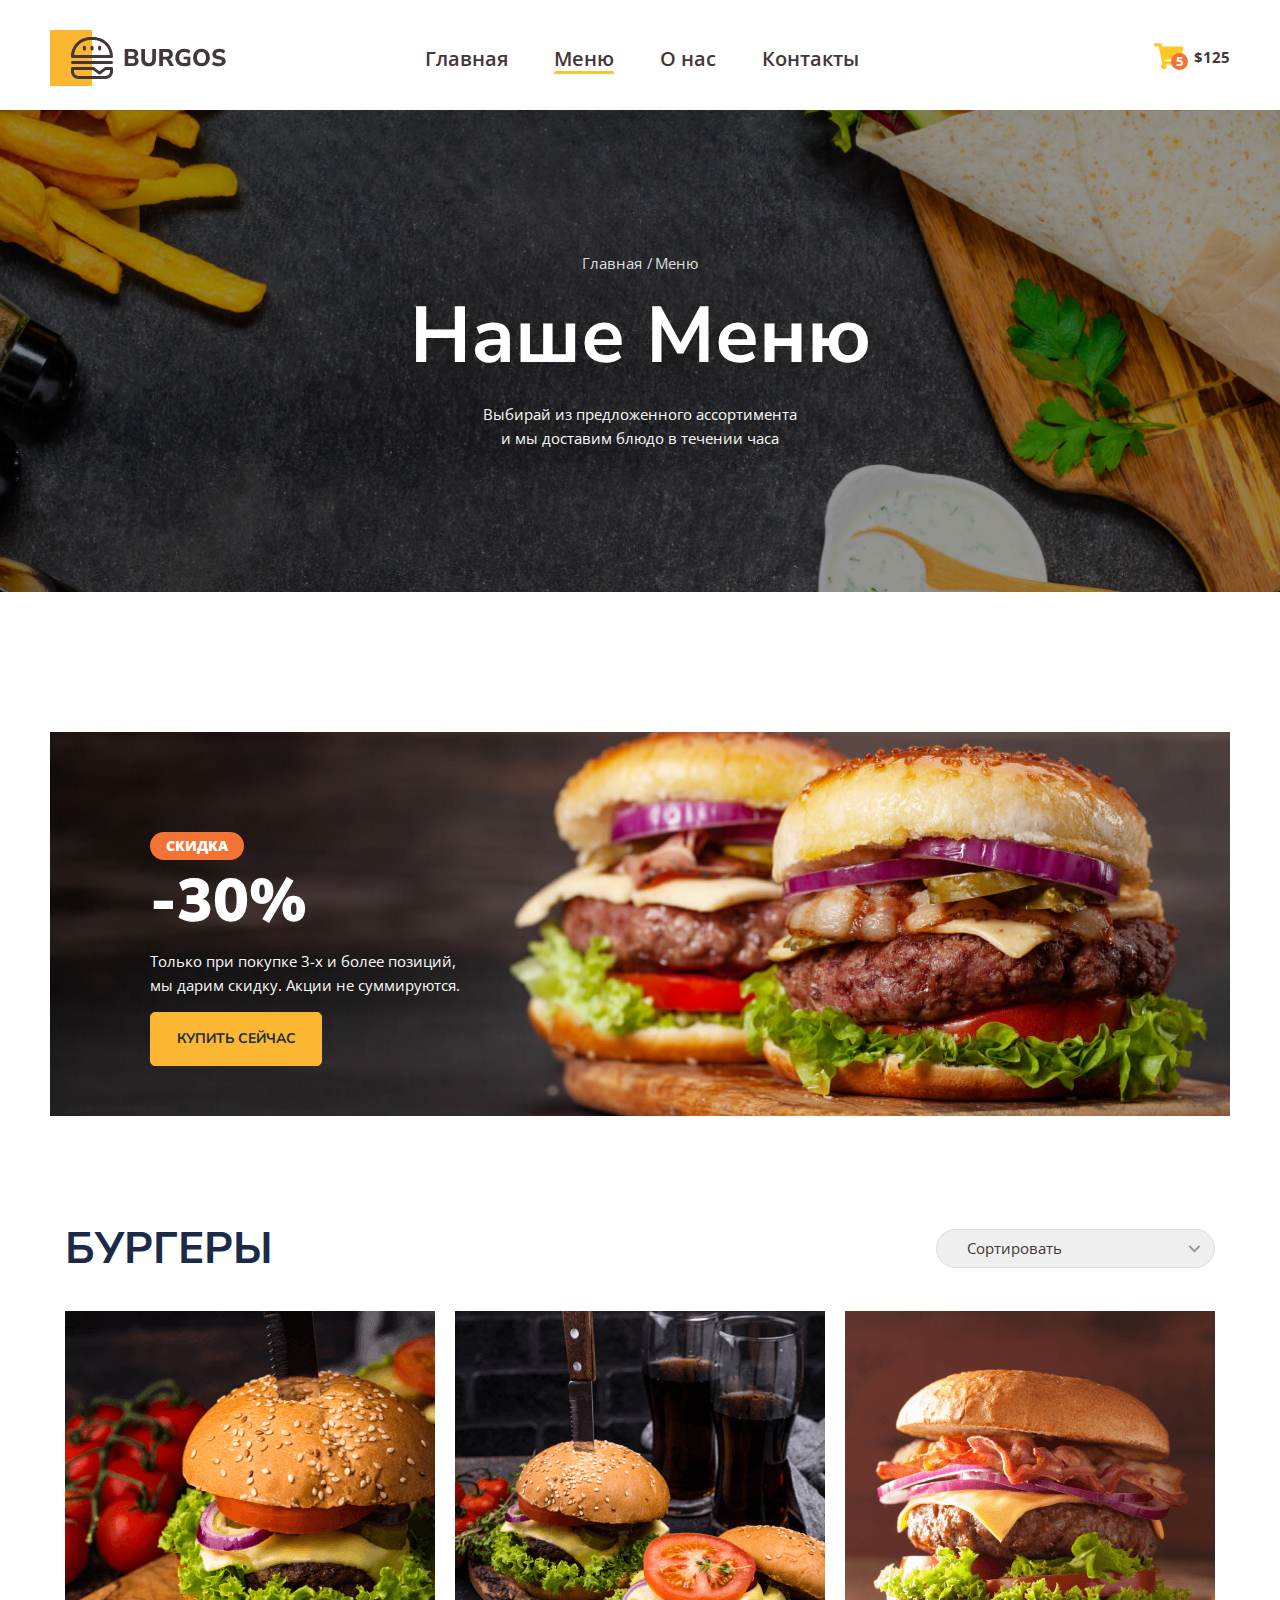
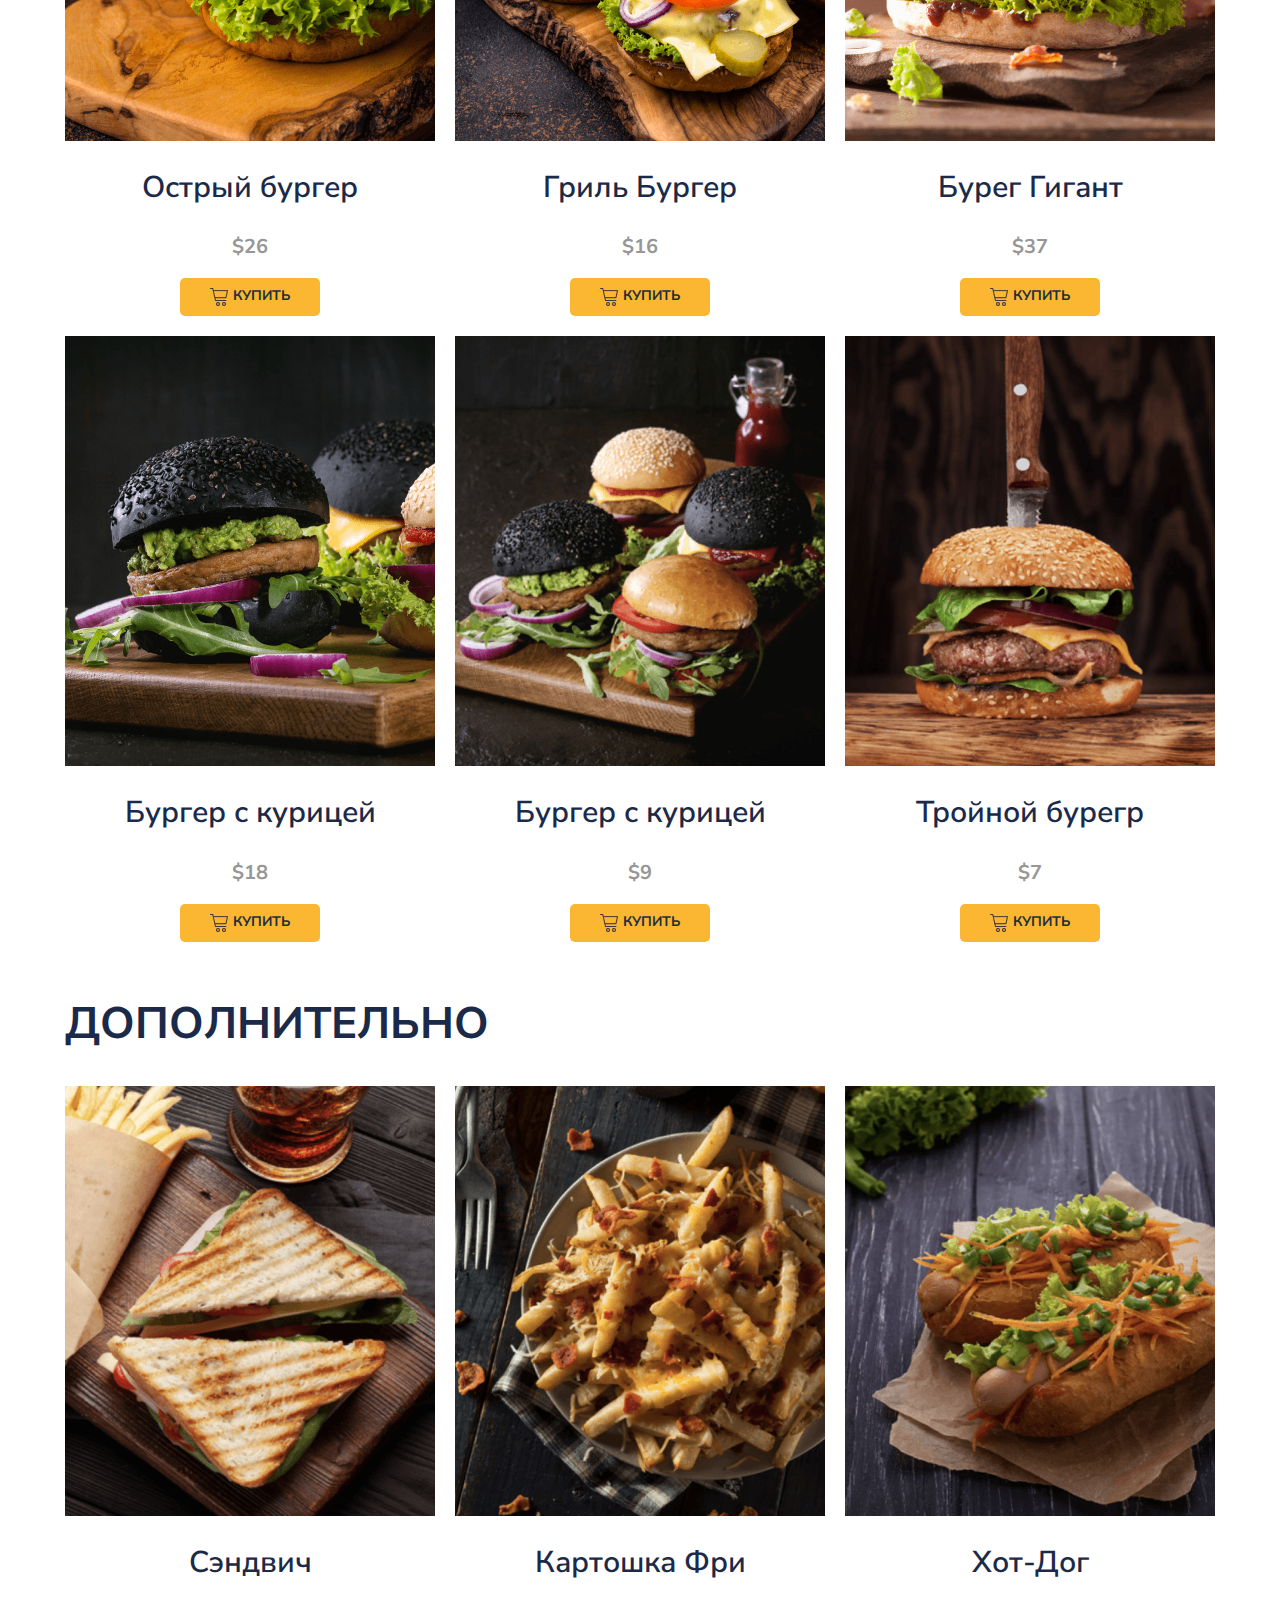
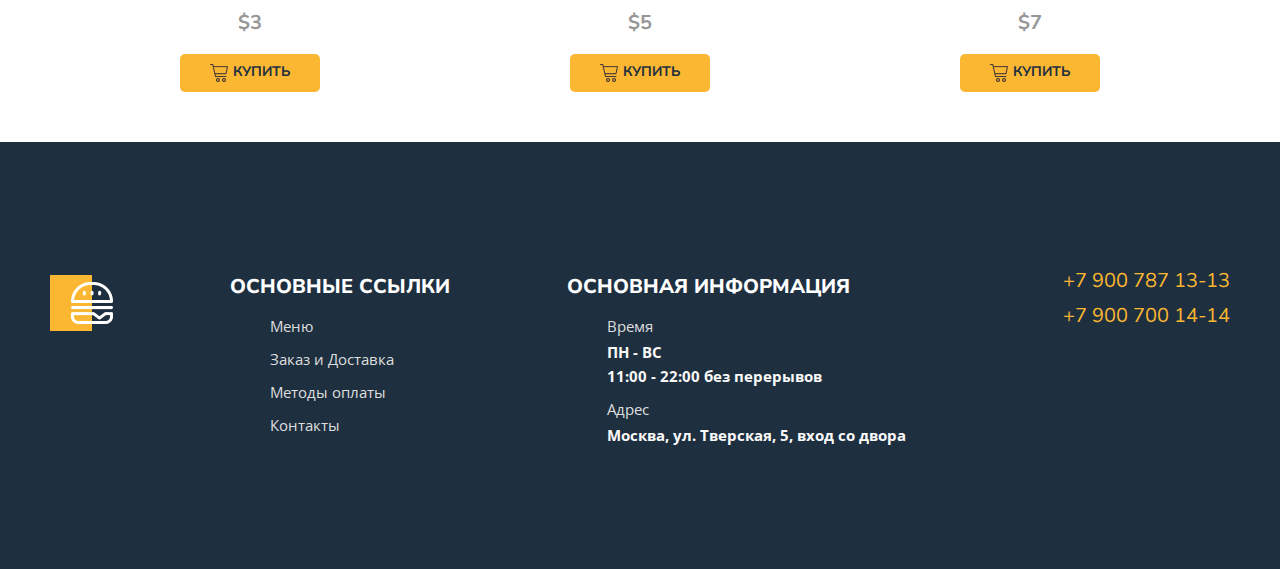
==== commit 06c5519d: "change" ====
--- a/menu.html
+++ b/menu.html
@@ -9,7 +9,13 @@
     <link href="https://fonts.googleapis.com/css2?family=Nunito+Sans:wght@600;700;800;900&family=Open+Sans:wght@400;600;700&display=swap" rel="stylesheet">
     <link rel="stylesheet" href="css/normalize.css">
     <link rel="stylesheet" href="css/main.css">
-    <link rel="stylesheet" href="css/media.css">
+    <link rel="stylesheet" href="css/media__menu.css">
+    <link rel="apple-touch-icon" sizes="180x180" href="img/favicon/apple-touch-icon.png">
+    <link rel="icon" type="image/png" sizes="32x32" href="img/favicon/favicon-32x32.png">
+    <link rel="icon" type="image/png" sizes="16x16" href="img/favicon/favicon-16x16.png">
+    <link rel="mask-icon" href="img/favicon/safari-pinned-tab.svg" color="#5bbad5">
+    <meta name="msapplication-TileColor" content="#da532c">
+    <meta name="theme-color" content="#ffffff">
     <title>Burger</title>
 </head>
 <body>
@@ -47,7 +53,7 @@
                 <li><a href="#">Меню</a></li>
             </ul>
             <h1 class="title">Наше Меню</h1>
-            <p class="description">Выбирай из предложенного ассортимента и&nbspмы доставим блюдо в течении часа</p>
+            <p class="description">Выбирай из предложенного ассортимента и&nbsp;мы доставим блюдо в течении часа</p>
         </div>
     </div>
     <main>
@@ -188,8 +194,8 @@
         <div class="container footer">
             <div class="item">
                 <img class="logo" src="img/footer/icon__footer.png" alt="icon">
-            </div>
-            <div class="item">
+            </div>            
+            <div class="item pos2">
                 <h2>основные ссылки</h2>
                 <ul class="footer__list">
                     <li><a href="menu.html">Меню</a></li>
@@ -197,7 +203,7 @@
                     <li><a href="#">Методы оплаты</a></li>
                     <li><a href="#">Контакты</a></li>
                 </ul>
-                <ul class="footer__list__tel">
+                <ul class="footer__list__tel pos1">
                     <li>
                         <a href="tel:+79007871313">+7 900 787 13-13</a>
                     </li>
@@ -206,7 +212,7 @@
                     </li>
                 </ul>
             </div>
-            <div class="item">
+            <div class="item pos3">
                 <h2>основная информация</h2>
                 <ul>
                     <li>
@@ -221,7 +227,7 @@
                 </ul>
             </div>
             <div class="tel">
-                <ul class="footer__list__tel">
+                <ul class="footer__list__tel pos4">
                     <li>
                         <a href="tel:+79007871313">+7 900 787 13-13</a>
                     </li>
@@ -229,7 +235,7 @@
                         <a href="tel:+79007001414">+7 900 700 14-14</a>
                     </li>
                 </ul>
-            </div>       
+            </div>     
         </div>
     </footer>
     <a href="#headerTop" class="button__up hidden" id="btnUp">Наверх</a>
--- a/css/main.css
+++ b/css/main.css
@@ -116,7 +116,7 @@
 /* ==========hero========== */
 .hero {
     text-align: center;
-    background-image: url('../img/hero/bg.jpg');
+    background-image: url('../img/hero/bg.png');
     background-size: cover;
     background-position: center center;
     padding: 142px 0;
@@ -179,7 +179,7 @@
 /* ==========main========== */
 
 .banner__box {
-    background-image: url('/img/main/burger__box__bg.jpg');
+    background-image: url('/img/main/burger__box__bg.png');
     background-repeat: no-repeat;
     background-position: center center;
     background-size: cover;
@@ -267,7 +267,9 @@
     border-radius: 22px;
     padding: 10px 30px;
     border: 1px solid #DEDEDE;
-    appearance: none;
+    -webkit-appearance: none;
+       -moz-appearance: none;
+            appearance: none;
     flex-basis: 279px;
     background-image: url(../img/main/arrow.svg);
     background-size: 12.79px 7.75px;
@@ -295,7 +297,8 @@
     left: 50%;
     top: 50%;
     transform: translate(-50%, -50%);
-    object-fit: cover;
+    -o-object-fit: cover;
+       object-fit: cover;
     width: 100%;
     height: 430px;
 }
@@ -422,6 +425,14 @@
 .tel a:hover {
     color:#fff;
     transition: 0.4s;
+}
+
+.footer__list__tel__mobile {
+    display: none;
+}
+
+.mobile {
+    display: none;
 }
 
 .menu__grid__text {
@@ -587,6 +598,10 @@
     font-weight: 700;
     margin-bottom: 10px;
     margin-top: 0;
+}
+
+.pos1 {
+    display: none;
 }
 
 /* Modal */
--- a/css/media__menu.css
+++ b/css/media__menu.css
@@ -0,0 +1,314 @@
+@media (min-width: 1001px) {
+    .footer__list + .footer__list__tel {
+        display: none;
+    }
+}
+
+@media (min-width:766px) {
+    .header-burger {
+        display: none;
+    }
+}
+
+@media (max-width: 1000px) {
+    .container {
+        width: 738px;
+        padding: 0;              
+    }
+
+    .header__logo {
+        width: 150px;
+        height: 48px;
+        background-size: contain;
+    }
+
+    .header__item {
+        flex-basis: 88%;
+    }
+
+    .header__nav {
+        gap: 22px;
+    }
+
+    .hero {
+        margin-bottom: 69px;        
+    }
+
+    .banner__box {
+        background-position: -75px center;
+        padding: 50px 40px;
+        margin-bottom: 80px;
+        padding-bottom: 100px;
+    }
+
+    .menu {
+        padding: 0;        
+    }
+
+    .menu__title__add {
+        margin-bottom: -18px;
+    }
+    
+    .menu__grid {
+        grid-template-columns: repeat(2, 1fr);
+        gap: 50px 21px;            
+    }
+
+    .menu__other {
+        overflow: hidden;
+        height: 785px;
+        padding-top: 40px;    
+    }
+    
+    .menu__other .menu__grid {
+        display: flex;
+        width: auto;
+        overflow-x: scroll;
+        overflow-y: hidden;
+        padding-bottom: 50px;
+    }
+
+    .menu__other .menu__grid__item {
+        flex: 0 0 281px;
+    }
+        
+    .menu__other .menu__grid__cover img {
+        height: 320px;        
+    }
+
+    .menu__grid__cover {
+        height: 430px;
+    }
+    
+    .menu__grid__title {
+        margin-top: 20px;
+    }
+
+    .mgt__add {
+        margin-top: -31px;
+    }
+
+    .menu__grid__price {
+        margin-top: -19px;
+    }
+
+    footer {
+        margin-top: -80px;
+        padding-top: 50px;
+    }
+    
+    .item h2 {
+        padding-left: 36px;        
+    }
+    .tel {
+        display: none;
+    }
+
+    .footer__list + .footer__list__tel {
+        display: block;
+    }
+
+}
+
+@media (max-width:765px) {
+    nav {
+        display: none;
+    }
+
+    .header {
+        gap: 21px;
+    }
+}
+
+@media (max-width:567px) {
+    .title {
+        font-size: 38px;
+        margin-top: 22px;
+        margin-bottom: 8px;
+    }
+    
+    .breadcrumbs a {
+        font-size: 15px;       
+    }
+    .description {
+        font-size: 12px;        
+    }
+}
+
+@media (max-width:360px) {
+    .header__logo {
+        width: 116px;
+        height: 37px;
+        background-size: contain;
+    }
+} 
+
+@media (max-width:320px) {
+    .container {
+        width: 290px;
+    }
+    .hero {
+        padding: 55px 0;
+        margin-bottom: 33px
+    }
+
+    .breadcrumbs {
+        padding-left: 0;
+        margin-top: 3px;
+        list-style-type: none;
+        display: flex;
+        justify-content: center;
+        gap: 7px;
+    }
+
+    .breadcrumbs a {
+        font-size: 14px;
+    }
+
+    .title {
+        margin-top: 26px;
+    }
+
+    .description {
+        font-family: 'Open Sans', sans-serif;        
+        text-align: center;
+        margin-top: 12px;
+        width: 282px;
+    }
+
+    .banner__box p {
+        font-size: 14px;        
+    }
+
+    .banner__box {
+        background-position: -125px center;
+        padding: 50px 15px;
+        margin-bottom: 70px;
+        padding-bottom: 40px;
+    }
+
+    .banner__box__title {
+        margin-top: -15px;
+    }
+
+    .banner__box__p__m {
+        display: block;
+        width: 247px;
+    }
+
+    .banner__box__p {
+        display: none;
+    }
+    .menu__title {
+        font-size: 27px;
+    }
+
+    .menu__select {
+        font-size: 12px;
+        padding: 11px 19px;
+        flex-basis: 1px;
+        margin-bottom: 13px;        
+    }     
+
+    .banner__box__p__m {
+        line-height: 25px;
+    }
+
+    .menu__header h2 {
+        margin-bottom: 34px;
+    }
+
+    .menu__grid {
+        gap: 9px;
+    }
+
+    .menu__grid__title {
+        font-size: 13px;
+        margin-top: 11px;
+    }
+
+    .menu__grid__cover {
+        height: 180px;
+    }
+
+    .menu__grid__cover img {
+        height: 180px;
+    } 
+
+    .menu__grid__price {
+        margin-top: -7px;
+        margin-bottom: 14px;
+        font-size: 16px;
+    }
+
+    .menu__grid__btn {
+        margin-bottom: 10px;       
+    }
+    
+    .menu__title__add {
+        margin-top: -4px;
+    }
+
+    .additionally img {
+        width: 140px;
+        height: 201px;
+    }
+
+    .menu__other .menu__grid__item {
+        flex: 0 0 0;
+    }
+
+    .menu__other {
+        height: 455px;
+    }
+    
+    .footer {
+        position: relative;
+        height: 661px;
+    }
+
+    .logo {
+        padding-top: 10px;
+    }
+
+    .tel {
+        position: absolute;
+        right: 15px;
+        top: 53px;
+        display: block;
+    }
+
+    .pos1 {
+        position: absolute;
+        top: -113px;
+        right: -76px
+    }
+
+    .pos2 {
+        position: absolute;
+        left: -34px;
+        top: 99px;
+    }
+
+    .pos3 {
+        position: absolute;
+        left: -37px;
+        top: 303px
+    }
+   
+    .pos4 {
+        display: none;
+    }
+
+    .item li {
+        line-height: 38px;
+        letter-spacing: 1px;
+        margin-bottom: 0;
+    }
+
+    .item h2 {
+        margin-bottom: 0;
+    }
+
+
+}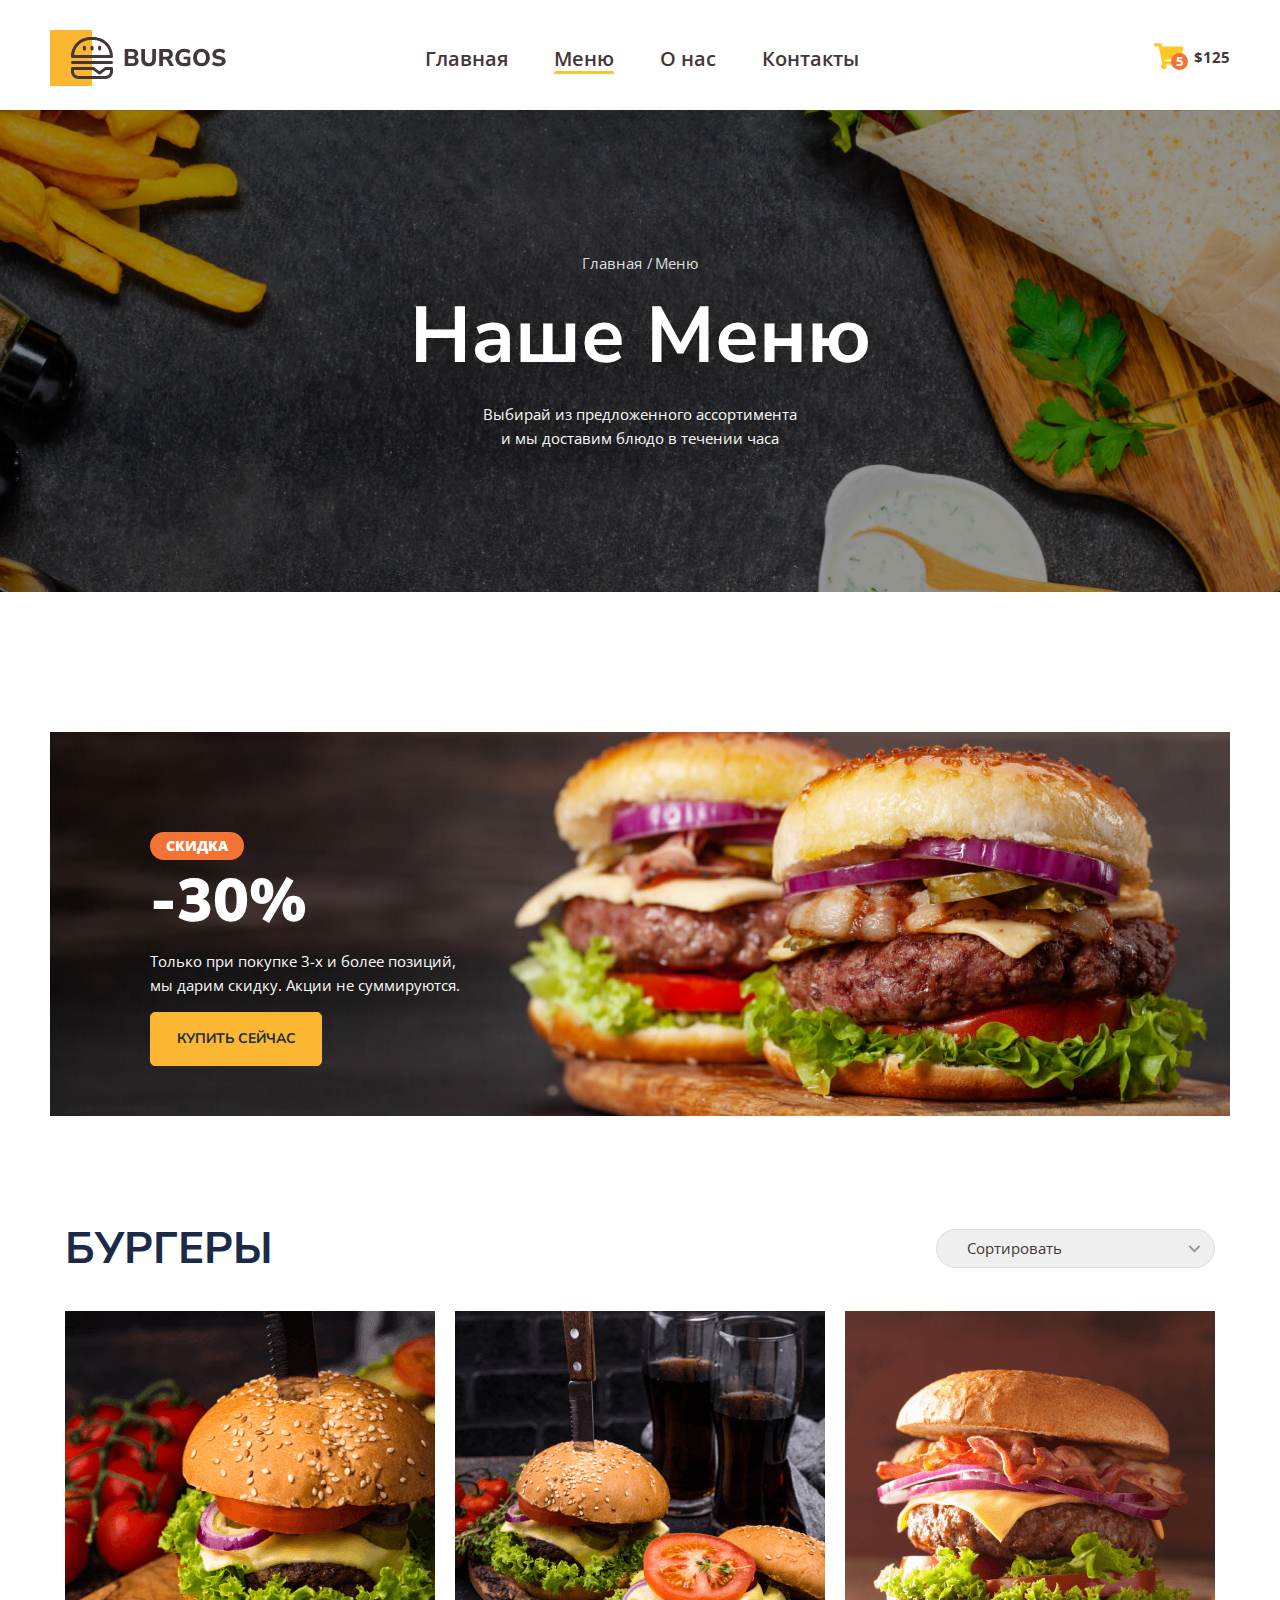
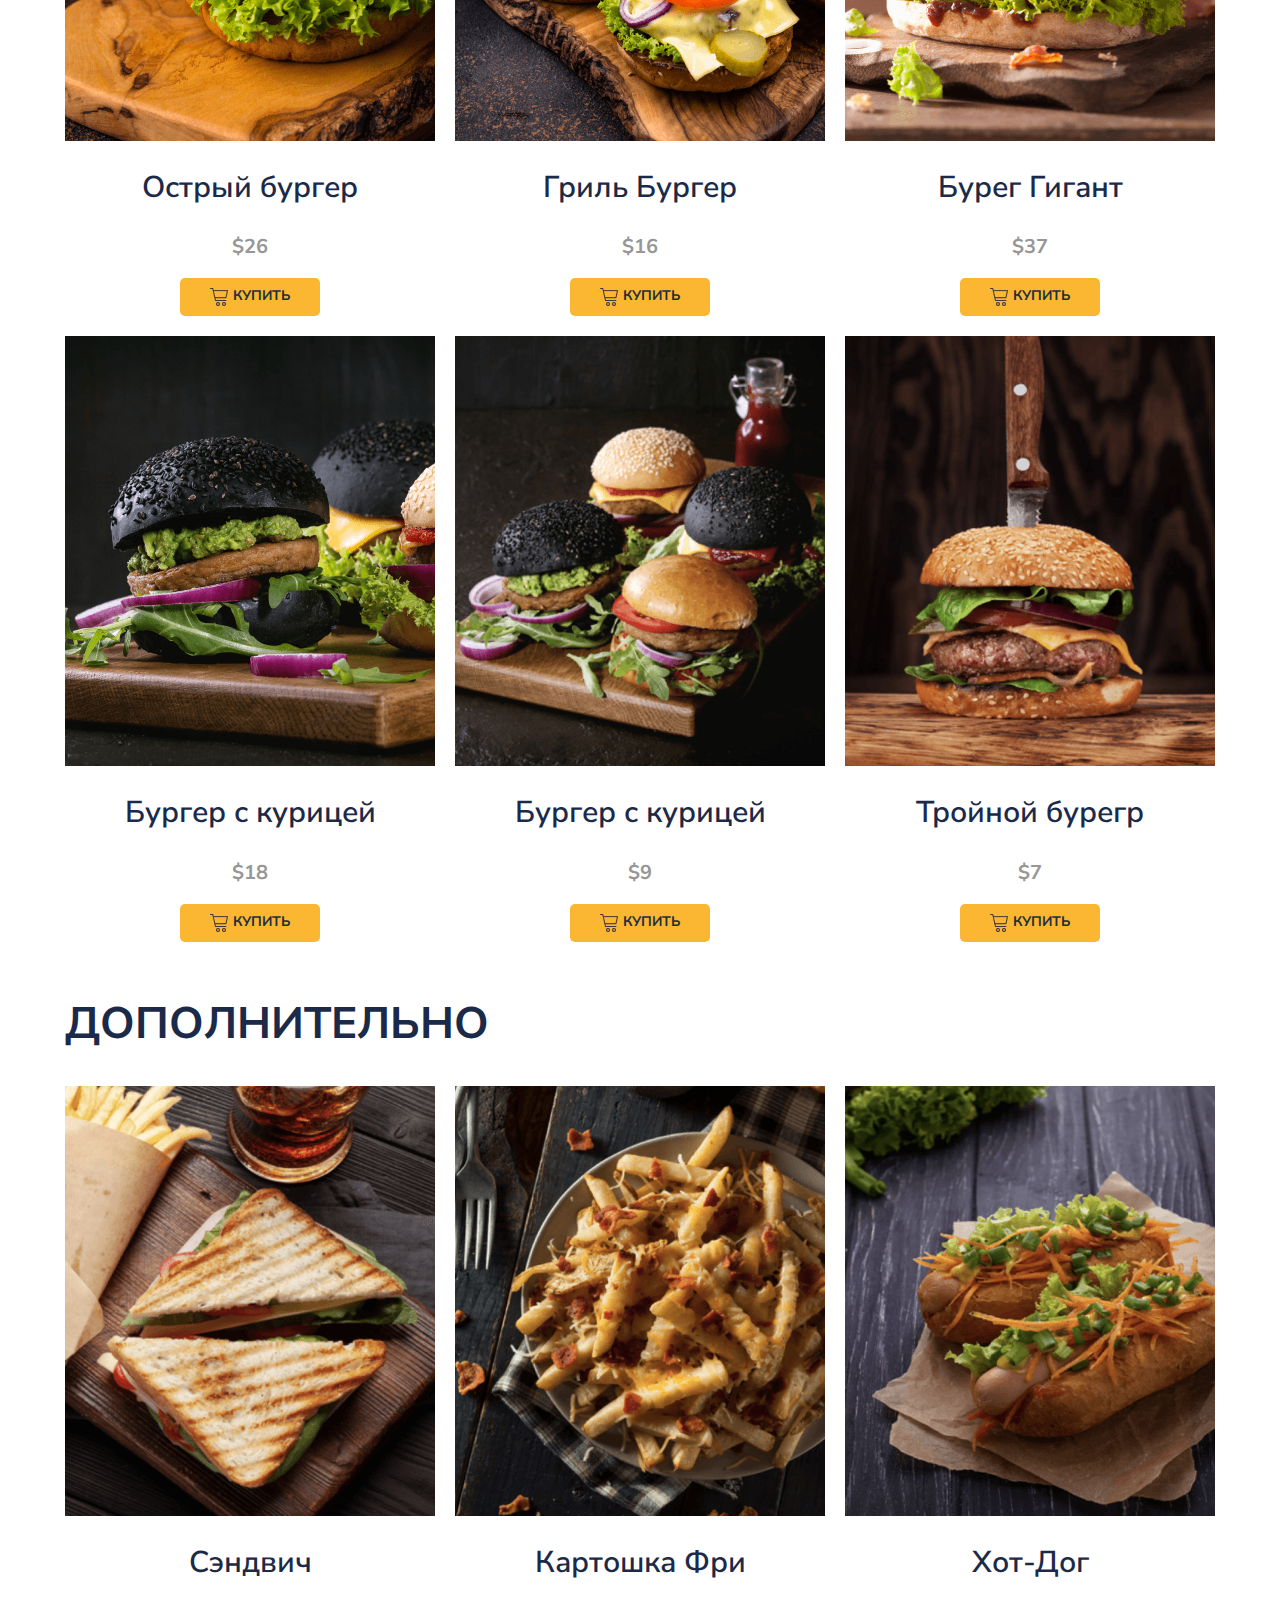
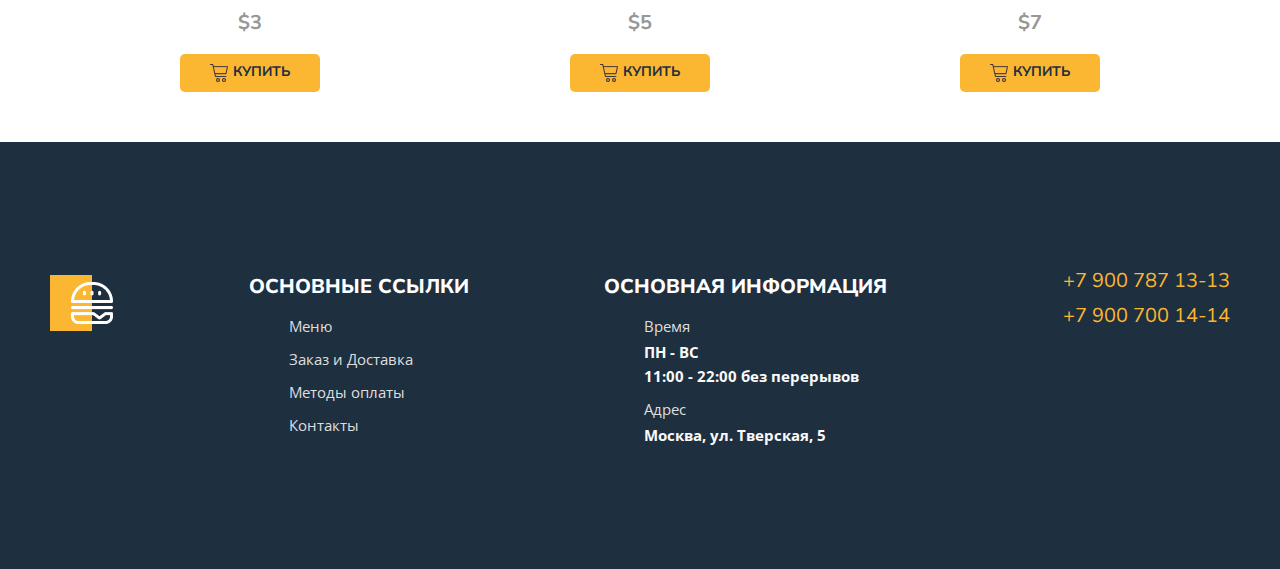
==== commit dc224cc8: "up" ====
--- a/menu.html
+++ b/menu.html
@@ -222,7 +222,7 @@
                     </li>
                     <li>
                         <span>Адрес</span>
-                        Москва, ул. Тверская, 5, вход со двора
+                        Москва, ул. Тверская, 5
                     </li>
                 </ul>
             </div>
--- a/css/main.css
+++ b/css/main.css
@@ -179,13 +179,14 @@
 /* ==========main========== */
 
 .banner__box {
-    background-image: url('/img/main/burger__box__bg.png');
+    background-image: url(/img/main/burger__box__bg.png);
     background-repeat: no-repeat;
     background-position: center center;
     background-size: cover;
     color: #fff;
     padding: 50px 100px;
     margin-bottom: 80px;
+    max-width: 100%;
 }
 
 .banner__box__title {
@@ -519,7 +520,17 @@
     text-transform: uppercase;
     font-size: 14px;
     font-weight: 700;
-}
+    border:1px solid #FBB731;    
+}
+
+.content__link:hover {
+    background-color: transparent;
+    color: #FBB731;
+    transition: .4s ease;
+    
+    padding: 19px 45px;
+}
+
 .visual {
     flex-grow: 1;
     display: flex;
@@ -609,7 +620,7 @@
 .burger {
     width: 34px;
     height: 22px;
-    background-image: url(../img/mobile/burger.svg);
+    background-image: url(/img/mobile/burger.svg);
     background-color: transparent;
     border: none;
     cursor: pointer;
--- a/css/media__menu.css
+++ b/css/media__menu.css
@@ -4,16 +4,9 @@
     }
 }
 
-@media (min-width:766px) {
-    .header-burger {
-        display: none;
-    }
-}
-
 @media (max-width: 1000px) {
     .container {
-        width: 738px;
-        padding: 0;              
+        max-width: 738px;                      
     }
 
     .header__logo {
@@ -31,7 +24,8 @@
     }
 
     .hero {
-        margin-bottom: 69px;        
+        margin-bottom: 69px;
+        background-size: auto auto;        
     }
 
     .banner__box {
@@ -52,6 +46,10 @@
     .menu__grid {
         grid-template-columns: repeat(2, 1fr);
         gap: 50px 21px;            
+    }
+
+    .menu__grid__cover {
+        height: 430vw;
     }
 
     .menu__other {
@@ -110,7 +108,17 @@
 
 }
 
+@media (min-width:766px) {
+    .header-burger {
+        display: none;
+    }
+}
+
 @media (max-width:765px) {
+    
+    .container {
+        max-width: 740px;
+    }
     nav {
         display: none;
     }
@@ -118,7 +126,37 @@
     .header {
         gap: 21px;
     }
-}
+
+    .hero {
+        background-size: auto auto;
+        margin-right: 0;        
+    }
+    .header-burger {
+        display: block;
+    }
+}
+
+@media (max-width:669px) {
+    .container {
+        max-width: 650px;
+    }
+}
+
+@media (max-width:649px) {
+    .container {
+        max-width: 629px;        
+    }
+}
+
+@media (max-width:655px) {
+    .container {
+        max-width: 625px;
+    }
+    
+    .hero {
+        background-size: auto auto;
+    }
+} 
 
 @media (max-width:567px) {
     .title {
@@ -136,6 +174,10 @@
 }
 
 @media (max-width:360px) {
+    .container {
+        max-width: 330px;
+    }
+    
     .header__logo {
         width: 116px;
         height: 37px;
@@ -145,7 +187,7 @@
 
 @media (max-width:320px) {
     .container {
-        width: 290px;
+        max-width: 290px;
     }
     .hero {
         padding: 55px 0;
